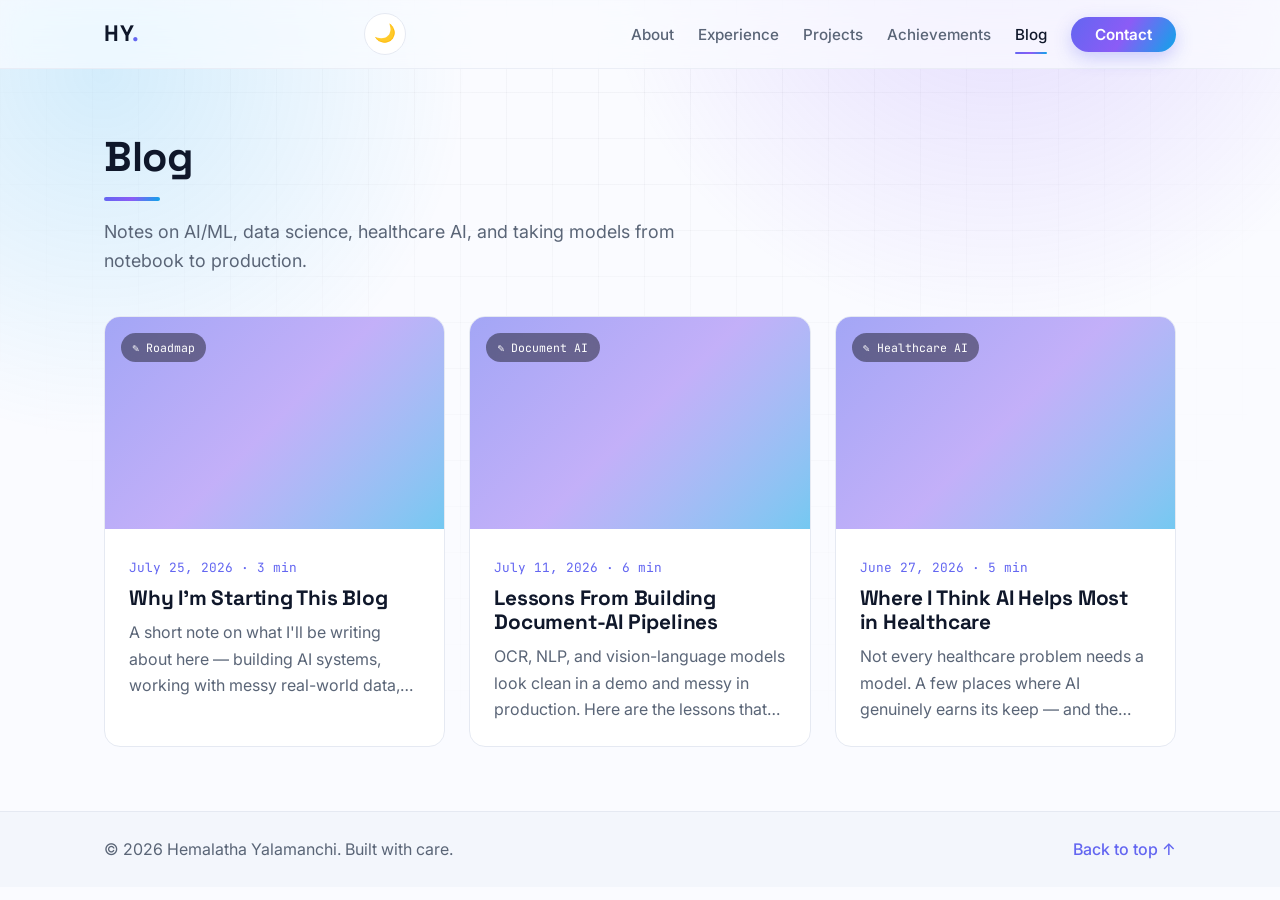
==== blog.html @ 2f451cf4 "Add blog with card-grid layout; remove live GitHub feed - Markdown-powered blog (blog.html + js/blog" ====
<!DOCTYPE html>
<html lang="en" class="no-js">
<head>
  <meta charset="UTF-8" />
  <meta name="viewport" content="width=device-width, initial-scale=1.0" />
  <title>Blog — Hemalatha Yalamanchi</title>
  <meta name="description" content="Writing on AI/ML, data science, healthcare AI, and MLOps by Hemalatha Yalamanchi." />
  <link rel="preconnect" href="https://fonts.googleapis.com" />
  <link rel="preconnect" href="https://fonts.gstatic.com" crossorigin />
  <link href="https://fonts.googleapis.com/css2?family=Inter:wght@400;500;600;700&family=Space+Grotesk:wght@500;600;700&family=JetBrains+Mono:wght@500;600&display=swap" rel="stylesheet" />
  <link rel="stylesheet" href="css/styles.css" />
  <script>
    (function () {
      try {
        var saved = localStorage.getItem('theme');
        if (saved === 'light' || saved === 'dark') document.documentElement.setAttribute('data-theme', saved);
      } catch (e) {}
    })();
  </script>
</head>
<body>
  <header class="site-header" id="top">
    <nav class="nav container">
      <a href="index.html" class="nav__logo">HY<span>.</span></a>
      <div class="nav__actions">
        <button class="theme-toggle" id="theme-toggle" aria-label="Toggle light/dark theme" title="Toggle theme">
          <span class="theme-toggle__icon" aria-hidden="true">🌙</span>
        </button>
        <button class="nav__toggle" aria-label="Toggle menu" aria-expanded="false" aria-controls="nav-menu">
          <span></span><span></span><span></span>
        </button>
      </div>
      <ul class="nav__menu" id="nav-menu">
        <li><a href="index.html#about" class="nav__link">About</a></li>
        <li><a href="index.html#experience" class="nav__link">Experience</a></li>
        <li><a href="index.html#projects" class="nav__link">Projects</a></li>
        <li><a href="index.html#achievements" class="nav__link">Achievements</a></li>
        <li><a href="blog.html" class="nav__link is-active">Blog</a></li>
        <li><a href="index.html#contact" class="nav__link nav__link--cta">Contact</a></li>
      </ul>
    </nav>
  </header>

  <main>
    <section class="section container">
      <h1 class="section__title reveal">Blog</h1>
      <p class="section__lead reveal">
        Notes on AI/ML, data science, healthcare AI, and taking models from notebook to production.
      </p>

      <!-- Single-post view (used when ?p=<slug> is in the URL) -->
      <article class="post" id="post-view"></article>

      <!-- List view (card grid) -->
      <div id="post-list"></div>
    </section>
  </main>

  <footer class="footer">
    <div class="container footer__inner">
      <p>© <span id="year"></span> Hemalatha Yalamanchi. Built with care.</p>
      <a href="#top" class="link">Back to top ↑</a>
    </div>
  </footer>

  <script src="js/main.js"></script>
  <script src="js/blog.js"></script>
</body>
</html>
---- css/styles.css ----
/* ============================================================
   Design tokens
   ============================================================ */
:root {
  /* Palette — dark (default) */
  --bg: #0a0c12;
  --bg-alt: #0f131c;
  --surface: #141a24;
  --surface-2: #1a212e;
  --border: #262d3a;
  --text: #e7ecf3;
  --text-muted: #94a1b2;

  --accent: #818cf8;
  --accent-strong: #6366f1;
  --accent-contrast: #0a0c12;

  /* Gradient accent (indigo → violet → cyan) */
  --grad-1: #818cf8;
  --grad-2: #a78bfa;
  --grad-3: #38bdf8;
  --gradient: linear-gradient(120deg, var(--grad-1), var(--grad-2), var(--grad-3));
  --gradient-soft: linear-gradient(120deg,
      color-mix(in srgb, var(--grad-1) 18%, transparent),
      color-mix(in srgb, var(--grad-3) 18%, transparent));

  --glow: 0 0 0 1px color-mix(in srgb, var(--accent) 45%, transparent),
          0 12px 40px color-mix(in srgb, var(--accent) 22%, transparent);
  --shadow: 0 14px 44px rgba(0, 0, 0, 0.45);

  /* Typography */
  --font: "Inter", system-ui, -apple-system, Segoe UI, Roboto, Helvetica, Arial, sans-serif;
  --font-display: "Space Grotesk", var(--font);
  --font-mono: "JetBrains Mono", ui-monospace, SFMono-Regular, Menlo, monospace;

  /* Spacing scale */
  --space-1: 0.25rem;
  --space-2: 0.5rem;
  --space-3: 1rem;
  --space-4: 1.5rem;
  --space-5: 2.5rem;
  --space-6: 4rem;

  --radius: 16px;
  --radius-sm: 9px;
  --maxw: 1120px;
  --transition: 0.25s ease;
}

/* Light palette — reused by both the manual toggle and the auto system preference */
:root[data-theme="light"] {
  --bg: #fafbff;
  --bg-alt: #f1f4fb;
  --surface: #ffffff;
  --surface-2: #f7f9fd;
  --border: #e5e9f2;
  --text: #0f172a;
  --text-muted: #5a6577;
  --accent: #6366f1;
  --accent-strong: #4f46e5;
  --accent-contrast: #ffffff;
  --grad-1: #6366f1;
  --grad-2: #8b5cf6;
  --grad-3: #0ea5e9;
  --glow: 0 0 0 1px color-mix(in srgb, var(--accent) 30%, transparent),
          0 14px 34px color-mix(in srgb, var(--accent) 18%, transparent);
  --shadow: 0 14px 34px rgba(30, 41, 90, 0.10);
}

@media (prefers-color-scheme: light) {
  :root:not([data-theme]) {
    --bg: #fafbff;
    --bg-alt: #f1f4fb;
    --surface: #ffffff;
    --surface-2: #f7f9fd;
    --border: #e5e9f2;
    --text: #0f172a;
    --text-muted: #5a6577;
    --accent: #6366f1;
    --accent-strong: #4f46e5;
    --accent-contrast: #ffffff;
    --grad-1: #6366f1;
    --grad-2: #8b5cf6;
    --grad-3: #0ea5e9;
    --glow: 0 0 0 1px color-mix(in srgb, var(--accent) 30%, transparent),
            0 14px 34px color-mix(in srgb, var(--accent) 18%, transparent);
    --shadow: 0 14px 34px rgba(30, 41, 90, 0.10);
  }
}

/* ============================================================
   Base
   ============================================================ */
*, *::before, *::after { box-sizing: border-box; }

html { scroll-behavior: smooth; scroll-padding-top: 80px; }

body {
  margin: 0;
  font-family: var(--font);
  background: var(--bg);
  color: var(--text);
  line-height: 1.65;
  -webkit-font-smoothing: antialiased;
  position: relative;
  overflow-x: hidden;
}

/* Ambient background glows + subtle grid */
body::before {
  content: "";
  position: fixed;
  inset: 0;
  z-index: -2;
  background:
    radial-gradient(42rem 42rem at 78% -8%, color-mix(in srgb, var(--grad-2) 20%, transparent), transparent 60%),
    radial-gradient(38rem 38rem at 8% 8%, color-mix(in srgb, var(--grad-3) 16%, transparent), transparent 60%);
  pointer-events: none;
}
body::after {
  content: "";
  position: fixed;
  inset: 0;
  z-index: -2;
  background-image:
    linear-gradient(color-mix(in srgb, var(--text) 4%, transparent) 1px, transparent 1px),
    linear-gradient(90deg, color-mix(in srgb, var(--text) 4%, transparent) 1px, transparent 1px);
  background-size: 46px 46px;
  mask-image: radial-gradient(circle at 50% 0%, #000 0%, transparent 70%);
  -webkit-mask-image: radial-gradient(circle at 50% 0%, #000 0%, transparent 70%);
  pointer-events: none;
}

img { max-width: 100%; display: block; }

a { color: var(--accent); text-decoration: none; }

h1, h2, h3, h4 { line-height: 1.15; margin: 0 0 var(--space-3); font-family: var(--font-display); letter-spacing: -0.01em; }

::selection { background: color-mix(in srgb, var(--accent) 35%, transparent); }

.container {
  width: 100%;
  max-width: var(--maxw);
  margin-inline: auto;
  padding-inline: var(--space-4);
}

/* Gradient text utility */
.grad-text {
  background: var(--gradient);
  -webkit-background-clip: text;
  background-clip: text;
  color: transparent;
}

/* ============================================================
   Header / Nav
   ============================================================ */
.site-header {
  position: sticky;
  top: 0;
  z-index: 50;
  background: color-mix(in srgb, var(--bg) 72%, transparent);
  backdrop-filter: blur(14px) saturate(160%);
  -webkit-backdrop-filter: blur(14px) saturate(160%);
  border-bottom: 1px solid color-mix(in srgb, var(--border) 70%, transparent);
}

.nav {
  display: flex;
  align-items: center;
  justify-content: space-between;
  height: 68px;
}

.nav__logo {
  font-family: var(--font-display);
  font-weight: 700;
  font-size: 1.4rem;
  color: var(--text);
  letter-spacing: 0.5px;
}
.nav__logo span { color: var(--accent); }

.nav__menu {
  display: flex;
  gap: var(--space-4);
  list-style: none;
  margin: 0;
  padding: 0;
}

.nav__link {
  color: var(--text-muted);
  font-weight: 500;
  font-size: 0.95rem;
  padding: var(--space-2) 0;
  transition: color var(--transition);
  position: relative;
}
.nav__link:hover,
.nav__link.is-active { color: var(--text); }

.nav__link:not(.nav__link--cta).is-active::after {
  content: "";
  position: absolute;
  left: 0; right: 0; bottom: -2px;
  height: 2px;
  background: var(--gradient);
  border-radius: 2px;
}

.nav__link--cta {
  background: var(--gradient);
  color: #fff;
  padding: var(--space-2) var(--space-4);
  border-radius: 999px;
  font-weight: 600;
  box-shadow: 0 6px 18px color-mix(in srgb, var(--accent) 30%, transparent);
}
.nav__link--cta:hover { color: #fff; filter: brightness(1.08); }

.nav__actions { display: flex; align-items: center; gap: var(--space-3); }

.theme-toggle {
  display: inline-flex;
  align-items: center;
  justify-content: center;
  width: 42px;
  height: 42px;
  border-radius: 50%;
  border: 1px solid var(--border);
  background: var(--surface);
  cursor: pointer;
  font-size: 1.1rem;
  line-height: 1;
  transition: border-color var(--transition), transform var(--transition), box-shadow var(--transition);
}
.theme-toggle:hover {
  border-color: var(--accent);
  transform: translateY(-2px) rotate(-12deg);
  box-shadow: 0 8px 20px color-mix(in srgb, var(--accent) 25%, transparent);
}

.nav__toggle {
  display: none;
  flex-direction: column;
  justify-content: space-between;
  width: 28px;
  height: 20px;
  background: none;
  border: 0;
  cursor: pointer;
  padding: 0;
}
.nav__toggle span {
  display: block;
  height: 2px;
  width: 100%;
  background: var(--text);
  border-radius: 2px;
  transition: transform var(--transition), opacity var(--transition);
}

/* ============================================================
   Buttons & links
   ============================================================ */
.btn {
  display: inline-flex;
  align-items: center;
  gap: var(--space-2);
  padding: 0.8rem 1.6rem;
  border-radius: 999px;
  font-weight: 600;
  font-size: 0.98rem;
  transition: transform var(--transition), box-shadow var(--transition), filter var(--transition), border-color var(--transition), color var(--transition);
  cursor: pointer;
  border: 1px solid transparent;
}
.btn:hover { transform: translateY(-2px); }

.btn--primary {
  background: var(--gradient);
  color: #fff;
  box-shadow: 0 10px 26px color-mix(in srgb, var(--accent) 32%, transparent);
}
.btn--primary:hover { filter: brightness(1.08); box-shadow: 0 14px 34px color-mix(in srgb, var(--accent) 42%, transparent); }

.btn--ghost { border-color: var(--border); color: var(--text); background: color-mix(in srgb, var(--surface) 60%, transparent); }
.btn--ghost:hover { border-color: var(--accent); color: var(--accent); }

.link {
  color: var(--accent);
  font-weight: 500;
  transition: color var(--transition);
}
.link:hover { color: var(--accent-strong); text-decoration: underline; }

/* ============================================================
   Hero
   ============================================================ */
.hero {
  min-height: calc(100vh - 68px);
  display: flex;
  align-items: center;
  padding-block: var(--space-6);
}
.hero__content { max-width: 780px; }

.hero__eyebrow {
  display: inline-flex;
  align-items: center;
  gap: var(--space-2);
  font-family: var(--font-mono);
  color: var(--accent);
  font-weight: 500;
  margin: 0 0 var(--space-4);
  letter-spacing: 0.5px;
  text-transform: none;
  font-size: 0.85rem;
  padding: 0.4rem 0.9rem;
  border: 1px solid var(--border);
  border-radius: 999px;
  background: color-mix(in srgb, var(--surface) 60%, transparent);
}
.hero__eyebrow::before {
  content: "";
  width: 8px; height: 8px; border-radius: 50%;
  background: #34d399;
  box-shadow: 0 0 0 3px color-mix(in srgb, #34d399 25%, transparent);
}
.hero__name {
  font-size: clamp(2.6rem, 7vw, 4.6rem);
  font-weight: 700;
  margin: 0 0 var(--space-3);
  background: linear-gradient(120deg, var(--text) 30%, var(--grad-1) 65%, var(--grad-3));
  -webkit-background-clip: text;
  background-clip: text;
  color: transparent;
}
.hero__role {
  font-family: var(--font-display);
  font-size: clamp(1.3rem, 3.4vw, 2rem);
  color: var(--text-muted);
  font-weight: 600;
  margin: 0 0 var(--space-4);
  min-height: 1.4em;
}
.hero__role #role-typed {
  background: var(--gradient);
  -webkit-background-clip: text;
  background-clip: text;
  color: transparent;
}
.type-cursor {
  display: inline-block;
  width: 3px;
  height: 1.1em;
  background: var(--accent);
  margin-left: 4px;
  border-radius: 2px;
  vertical-align: text-bottom;
  animation: blink 1s step-end infinite;
}
@keyframes blink { 50% { opacity: 0; } }
@media (prefers-reduced-motion: reduce) { .type-cursor { animation: none; } }
.hero__tagline {
  font-size: 1.15rem;
  color: var(--text-muted);
  max-width: 640px;
  margin: 0 0 var(--space-5);
}
.hero__cta { display: flex; gap: var(--space-3); flex-wrap: wrap; }

/* ============================================================
   Sections
   ============================================================ */
.section { padding-block: var(--space-6); position: relative; }
.section--alt { background: color-mix(in srgb, var(--bg-alt) 75%, transparent); }

.section__title {
  font-size: clamp(1.8rem, 4vw, 2.6rem);
  font-weight: 700;
}
.section__title::after {
  content: "";
  display: block;
  width: 56px;
  height: 4px;
  background: var(--gradient);
  border-radius: 4px;
  margin-top: var(--space-3);
}
.section__lead {
  color: var(--text-muted);
  font-size: 1.12rem;
  margin: 0 0 var(--space-5);
  max-width: 620px;
}

/* ============================================================
   About
   ============================================================ */
.about {
  display: grid;
  grid-template-columns: 300px 1fr;
  gap: var(--space-5);
  align-items: start;
}
.about__media { position: relative; }
.about__media::before {
  content: "";
  position: absolute;
  inset: -2px;
  border-radius: calc(var(--radius) + 4px);
  background: var(--gradient);
  opacity: 0.5;
  filter: blur(16px);
  z-index: 0;
}
.about__photo {
  position: relative;
  z-index: 1;
  width: 100%;
  aspect-ratio: 1 / 1;
  object-fit: cover;
  border-radius: var(--radius);
  border: 1px solid var(--border);
  box-shadow: var(--shadow);
}
.about__text p { margin: 0 0 var(--space-3); color: var(--text-muted); }
.about__subtitle {
  margin-top: var(--space-5);
  margin-bottom: var(--space-4);
  font-size: 1.25rem;
}

/* Tags */
.tag-list {
  display: flex;
  flex-wrap: wrap;
  gap: var(--space-2);
  list-style: none;
  padding: 0;
  margin: 0;
}
.tag {
  font-family: var(--font-mono);
  background: color-mix(in srgb, var(--accent) 8%, var(--surface));
  border: 1px solid color-mix(in srgb, var(--accent) 25%, var(--border));
  color: var(--text);
  padding: 0.35rem 0.8rem;
  border-radius: 999px;
  font-size: 0.8rem;
  font-weight: 500;
  transition: border-color var(--transition), background var(--transition);
}
.tag:hover { border-color: var(--accent); background: color-mix(in srgb, var(--accent) 15%, var(--surface)); }
.tag-list--sm .tag { font-size: 0.72rem; padding: 0.22rem 0.6rem; }

/* Skill groups */
.skill-group {
  display: flex;
  align-items: baseline;
  gap: var(--space-4);
  margin-bottom: var(--space-3);
  flex-wrap: wrap;
}
.skill-group__label {
  flex: 0 0 120px;
  font-family: var(--font-mono);
  font-weight: 600;
  color: var(--accent);
  font-size: 0.78rem;
  text-transform: uppercase;
  letter-spacing: 0.5px;
}
.skill-group .tag-list { flex: 1; min-width: 220px; }

/* Bullet lists (experience) */
.bullets { margin: var(--space-2) 0 0; padding-left: 1.1rem; color: var(--text-muted); }
.bullets li { margin-bottom: var(--space-2); }
.bullets li::marker { color: var(--accent); }
.bullets strong { color: var(--text); font-weight: 600; }
.timeline__meta { margin: 0 0 var(--space-2); color: var(--text-muted); font-weight: 500; font-size: 0.9rem; font-family: var(--font-mono); }

/* Education block */
.edu {
  position: relative;
  background: var(--surface);
  border: 1px solid var(--border);
  border-radius: var(--radius);
  padding: var(--space-4) var(--space-4) var(--space-4) var(--space-5);
  margin-bottom: var(--space-5);
  overflow: hidden;
}
.edu::before {
  content: "";
  position: absolute;
  left: 0; top: 0; bottom: 0;
  width: 4px;
  background: var(--gradient);
}
.edu__title { margin: 0 0 var(--space-1); font-size: 1.35rem; }
.edu__meta { margin: 0 0 var(--space-2); color: var(--accent); font-weight: 600; font-family: var(--font-mono); font-size: 0.9rem; }
.edu__note { margin: 0; color: var(--text-muted); }

/* Certification cards */
.cert {
  position: relative;
  background: var(--surface);
  border: 1px solid var(--border);
  border-radius: var(--radius);
  padding: var(--space-4);
  transition: transform var(--transition), border-color var(--transition), box-shadow var(--transition);
}
.cert:hover { transform: translateY(-5px); border-color: transparent; box-shadow: var(--glow); }
.cert__year { display: inline-block; font-family: var(--font-mono); font-weight: 600; color: var(--accent); font-size: 0.8rem; margin-bottom: var(--space-2); }
.cert__title { margin: 0 0 var(--space-1); font-size: 1.05rem; }
.cert__issuer { margin: 0; color: var(--text-muted); font-size: 0.9rem; }

/* ============================================================
   Cards grid (Projects)
   ============================================================ */
.grid { display: grid; gap: var(--space-4); }
.grid--cards { grid-template-columns: repeat(auto-fill, minmax(300px, 1fr)); }

.card {
  position: relative;
  background: var(--surface);
  border: 1px solid var(--border);
  border-radius: var(--radius);
  overflow: hidden;
  display: flex;
  flex-direction: column;
  transition: transform var(--transition), border-color var(--transition), box-shadow var(--transition);
}
.card:hover {
  transform: translateY(-6px);
  border-color: transparent;
  box-shadow: var(--glow);
}
.card__media {
  aspect-ratio: 16 / 9;
  background: linear-gradient(135deg, color-mix(in srgb, var(--grad-1) 18%, var(--bg-alt)), color-mix(in srgb, var(--grad-3) 18%, var(--bg-alt)));
  overflow: hidden;
}
.card__media img { width: 100%; height: 100%; object-fit: cover; }
.card__body { padding: var(--space-4); display: flex; flex-direction: column; gap: var(--space-3); flex: 1; }
.card__title { margin: 0; font-size: 1.25rem; }
.card__title a { color: var(--text); transition: color var(--transition); }
.card__title a:hover { color: var(--accent); text-decoration: none; }
.card__desc { margin: 0; color: var(--text-muted); flex: 1; }
.card__links { display: flex; gap: var(--space-4); }

/* Live GitHub feed */
.gh { margin-top: var(--space-6); }
.gh__heading { font-size: 1.6rem; margin-bottom: var(--space-2); }
.gh__heading::before { content: "🐙 "; }
.gh__sub { color: var(--text-muted); margin: 0 0 var(--space-4); }
.gh__status { color: var(--text-muted); margin: 0 0 var(--space-4); font-family: var(--font-mono); font-size: 0.9rem; }
.gh__status.is-error { color: #f87171; }
.gh__status.is-hidden { display: none; }

/* Uniform repo-card descriptions (clamp to 3 lines) */
#gh-grid .card { background: color-mix(in srgb, var(--surface) 80%, transparent); }
#gh-grid .card__desc {
  display: -webkit-box;
  -webkit-line-clamp: 3;
  line-clamp: 3;
  -webkit-box-orient: vertical;
  overflow: hidden;
  flex: 0 0 auto;
  min-height: 3.9em;
}
#gh-grid .card__desc--empty { font-style: italic; opacity: 0.6; }

.repo-meta {
  display: flex;
  gap: var(--space-4);
  color: var(--text-muted);
  font-size: 0.8rem;
  font-family: var(--font-mono);
  margin-top: auto;
}
.repo-lang { display: inline-flex; align-items: center; gap: 0.35rem; }
.repo-lang::before {
  content: "";
  width: 10px; height: 10px;
  border-radius: 50%;
  background: var(--gradient);
  display: inline-block;
}

/* ============================================================
   Timeline (Experience)
   ============================================================ */
.timeline {
  list-style: none;
  margin: 0;
  padding: 0;
  position: relative;
  border-left: 2px solid var(--border);
  margin-left: var(--space-2);
}
.timeline__item {
  position: relative;
  padding: 0 0 var(--space-5) var(--space-5);
}
.timeline__item::before {
  content: "";
  position: absolute;
  left: -9px;
  top: 4px;
  width: 16px;
  height: 16px;
  background: var(--gradient);
  border: 3px solid var(--bg);
  border-radius: 50%;
  box-shadow: 0 0 0 4px color-mix(in srgb, var(--accent) 18%, transparent);
}
.section--alt .timeline__item::before { border-color: var(--bg-alt); }
.timeline__date {
  display: inline-block;
  font-family: var(--font-mono);
  font-weight: 600;
  font-size: 0.85rem;
  color: var(--accent);
  margin-bottom: var(--space-2);
}
.timeline__content {
  background: var(--surface);
  border: 1px solid var(--border);
  border-radius: var(--radius);
  padding: var(--space-4);
  transition: border-color var(--transition), box-shadow var(--transition), transform var(--transition);
}
.timeline__content:hover { border-color: color-mix(in srgb, var(--accent) 40%, var(--border)); box-shadow: var(--shadow); }
.timeline__title { margin: 0 0 var(--space-2); font-size: 1.2rem; }
.timeline__content p { margin: 0; color: var(--text-muted); }

/* ============================================================
   Resume & Contact
   ============================================================ */
.resume .btn { margin-right: var(--space-3); margin-bottom: var(--space-2); }

.contact-list {
  list-style: none;
  padding: 0;
  margin: 0;
  display: flex;
  flex-direction: column;
  gap: var(--space-3);
  font-size: 1.15rem;
}
.contact-list--social {
  flex-direction: row;
  gap: var(--space-3);
  margin-top: var(--space-4);
  flex-wrap: wrap;
}
.contact-list--social .link {
  display: inline-flex;
  align-items: center;
  gap: var(--space-2);
  padding: 0.6rem 1.1rem;
  border: 1px solid var(--border);
  border-radius: 999px;
  color: var(--text);
  transition: border-color var(--transition), color var(--transition), transform var(--transition);
}
.contact-list--social .link:hover { border-color: var(--accent); color: var(--accent); text-decoration: none; transform: translateY(-2px); }

/* Contact form */
.contact-form {
  max-width: 580px;
  display: flex;
  flex-direction: column;
  gap: var(--space-3);
  background: var(--surface);
  border: 1px solid var(--border);
  border-radius: var(--radius);
  padding: var(--space-5);
}
.form-row { display: flex; flex-direction: column; gap: var(--space-1); }
.form-row label { font-weight: 600; font-size: 0.85rem; color: var(--text-muted); font-family: var(--font-mono); }
.form-row input,
.form-row textarea {
  font-family: inherit;
  font-size: 1rem;
  color: var(--text);
  background: var(--bg);
  border: 1px solid var(--border);
  border-radius: var(--radius-sm);
  padding: 0.8rem 1rem;
  transition: border-color var(--transition), box-shadow var(--transition);
  resize: vertical;
}
.form-row input:focus,
.form-row textarea:focus {
  outline: none;
  border-color: var(--accent);
  box-shadow: 0 0 0 3px color-mix(in srgb, var(--accent) 22%, transparent);
}
.contact-form .btn { align-self: flex-start; border: 0; margin-top: var(--space-2); }
.form-status {
  margin: 0;
  font-weight: 500;
  min-height: 1.2em;
}
.form-status.is-success { color: #34d399; }
.form-status.is-error { color: #f87171; }

/* ============================================================
   Footer
   ============================================================ */
.footer {
  border-top: 1px solid var(--border);
  background: color-mix(in srgb, var(--bg-alt) 75%, transparent);
  padding-block: var(--space-4);
}
.footer__inner {
  display: flex;
  justify-content: space-between;
  align-items: center;
  gap: var(--space-3);
  flex-wrap: wrap;
  color: var(--text-muted);
}
.footer p { margin: 0; }

/* ============================================================
   Scroll-reveal animation (progressive enhancement)
   ============================================================ */
.reveal {
  opacity: 0;
  transform: translateY(24px);
  transition: opacity 0.6s ease, transform 0.6s ease;
}
.reveal.is-visible { opacity: 1; transform: none; }

.no-js .reveal { opacity: 1; transform: none; }
@media (prefers-reduced-motion: reduce) {
  html { scroll-behavior: auto; }
  .reveal { opacity: 1; transform: none; transition: none; }
  .btn:hover, .card:hover, .cert:hover, .theme-toggle:hover { transform: none; }
}

/* ============================================================
   Blog
   ============================================================ */
.blog-grid { grid-template-columns: repeat(auto-fill, minmax(320px, 1fr)); }
.blog-card {
  border: 1px solid var(--border);
  border-radius: var(--radius);
  overflow: hidden;
  background: var(--surface);
  transition: transform var(--transition), border-color var(--transition), box-shadow var(--transition);
}
.blog-card:hover { transform: translateY(-6px); border-color: transparent; box-shadow: var(--glow); }
.blog-card__link { display: block; color: inherit; }
.blog-card__media {
  position: relative;
  aspect-ratio: 16 / 10;
  background-size: cover;
  background-position: center;
}
.blog-card__media--placeholder {
  background:
    linear-gradient(135deg,
      color-mix(in srgb, var(--grad-1) 55%, var(--bg-alt)),
      color-mix(in srgb, var(--grad-2) 45%, var(--bg-alt)) 50%,
      color-mix(in srgb, var(--grad-3) 55%, var(--bg-alt)));
}
.blog-card__cat {
  position: absolute; top: var(--space-3); left: var(--space-3);
  font-family: var(--font-mono);
  font-size: 0.72rem;
  padding: 0.3rem 0.7rem;
  border-radius: 999px;
  background: color-mix(in srgb, #000 42%, transparent);
  color: #fff;
  backdrop-filter: blur(6px);
  -webkit-backdrop-filter: blur(6px);
}
.blog-card__body { padding: var(--space-4); }
.blog-card__date { font-family: var(--font-mono); font-size: 0.8rem; color: var(--accent); }
.blog-card__title { margin: var(--space-2) 0; font-size: 1.3rem; }
.blog-card__excerpt {
  margin: 0; color: var(--text-muted);
  display: -webkit-box; -webkit-line-clamp: 3; line-clamp: 3;
  -webkit-box-orient: vertical; overflow: hidden;
}

/* Single post */
.post { max-width: 760px; }
.post__back { display: inline-block; margin: var(--space-3) 0; font-family: var(--font-mono); font-size: 0.85rem; }
.post__meta { font-family: var(--font-mono); color: var(--accent); font-size: 0.85rem; margin: 0 0 var(--space-2); }
.post__title { font-size: clamp(1.8rem, 4vw, 2.6rem); margin: 0 0 var(--space-3); }
.post__body { margin-top: var(--space-4); font-size: 1.05rem; }
.post__body h2 { font-size: 1.5rem; margin-top: var(--space-5); }
.post__body h3 { font-size: 1.2rem; margin-top: var(--space-4); }
.post__body p { margin: 0 0 var(--space-3); color: var(--text); }
.post__body ul, .post__body ol { color: var(--text); margin: 0 0 var(--space-3); padding-left: 1.3rem; }
.post__body li { margin-bottom: var(--space-2); }
.post__body li::marker { color: var(--accent); }
.post__body a { color: var(--accent); text-decoration: underline; }
.post__body blockquote {
  margin: var(--space-4) 0; padding: var(--space-3) var(--space-4);
  border-left: 4px solid var(--accent);
  background: var(--surface); border-radius: var(--radius-sm);
  color: var(--text-muted); font-style: italic;
}
.post__body code {
  font-family: var(--font-mono); font-size: 0.9em;
  background: var(--bg-alt); padding: 0.15em 0.4em; border-radius: 5px;
}
.post__body pre {
  background: var(--bg-alt); border: 1px solid var(--border);
  border-radius: var(--radius-sm); padding: var(--space-4);
  overflow-x: auto; margin: 0 0 var(--space-4);
}
.post__body pre code { background: none; padding: 0; }
.post__body img { border-radius: var(--radius); margin: var(--space-4) 0; }
.post__body hr { border: 0; border-top: 1px solid var(--border); margin: var(--space-5) 0; }

.blog-more { margin-top: var(--space-5); }

/* ============================================================
   Responsive
   ============================================================ */
@media (max-width: 780px) {
  body::after { background-size: 34px 34px; }
  .about { grid-template-columns: 1fr; }
  .about__media { max-width: 260px; }

  .nav__toggle { display: flex; }
  .nav__menu {
    position: absolute;
    top: 68px;
    left: 0;
    right: 0;
    flex-direction: column;
    gap: 0;
    background: color-mix(in srgb, var(--bg) 96%, transparent);
    backdrop-filter: blur(14px);
    -webkit-backdrop-filter: blur(14px);
    border-bottom: 1px solid var(--border);
    padding: var(--space-3) var(--space-4);
    transform: translateY(-150%);
    transition: transform var(--transition);
  }
  .nav__menu.is-open { transform: translateY(0); }
  .nav__menu li { width: 100%; }
  .nav__link { display: block; padding: var(--space-3) 0; }
  .nav__link--cta { text-align: center; margin-top: var(--space-2); }
}
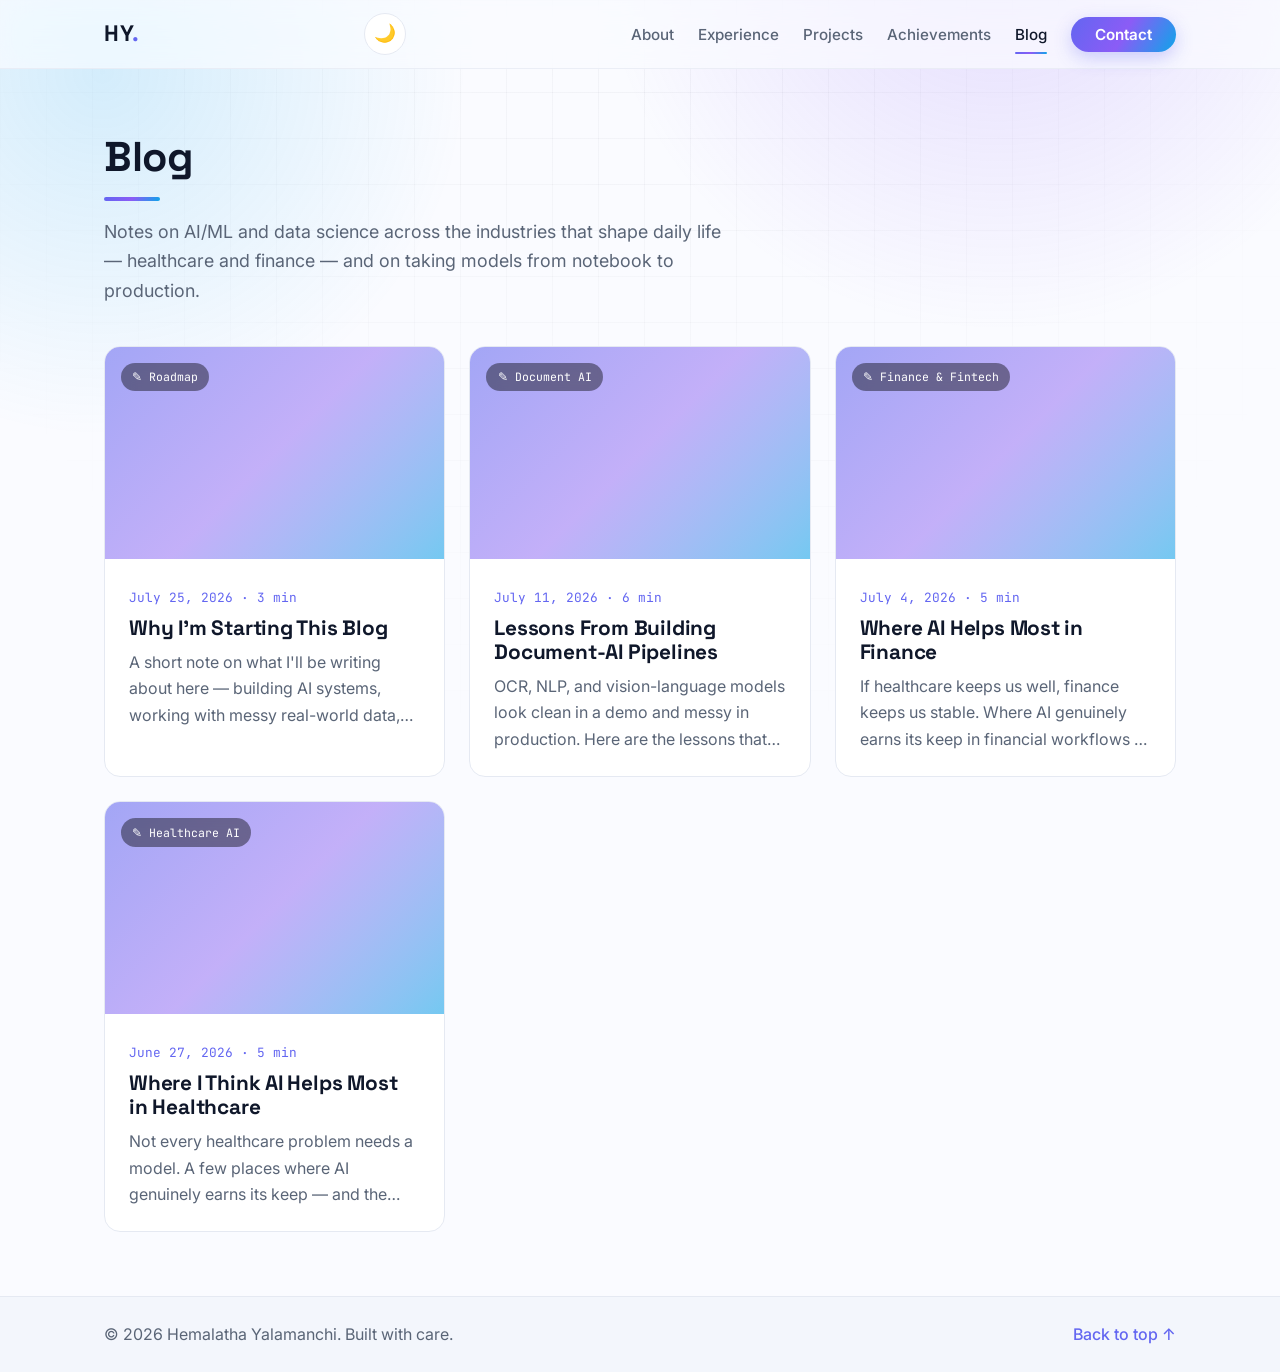
==== commit b735f8d6: "Balance blog framing across healthcare and finance Add a finance post, broaden the blog/homepage fra" ====
--- a/blog.html
+++ b/blog.html
@@ -4,7 +4,7 @@
   <meta charset="UTF-8" />
   <meta name="viewport" content="width=device-width, initial-scale=1.0" />
   <title>Blog — Hemalatha Yalamanchi</title>
-  <meta name="description" content="Writing on AI/ML, data science, healthcare AI, and MLOps by Hemalatha Yalamanchi." />
+  <meta name="description" content="Writing on AI/ML and data science across the industries that shape daily life — healthcare and finance — by Hemalatha Yalamanchi." />
   <link rel="preconnect" href="https://fonts.googleapis.com" />
   <link rel="preconnect" href="https://fonts.gstatic.com" crossorigin />
   <link href="https://fonts.googleapis.com/css2?family=Inter:wght@400;500;600;700&family=Space+Grotesk:wght@500;600;700&family=JetBrains+Mono:wght@500;600&display=swap" rel="stylesheet" />
@@ -45,7 +45,8 @@
     <section class="section container">
       <h1 class="section__title reveal">Blog</h1>
       <p class="section__lead reveal">
-        Notes on AI/ML, data science, healthcare AI, and taking models from notebook to production.
+        Notes on AI/ML and data science across the industries that shape daily life —
+        healthcare and finance — and on taking models from notebook to production.
       </p>
 
       <!-- Single-post view (used when ?p=<slug> is in the URL) -->
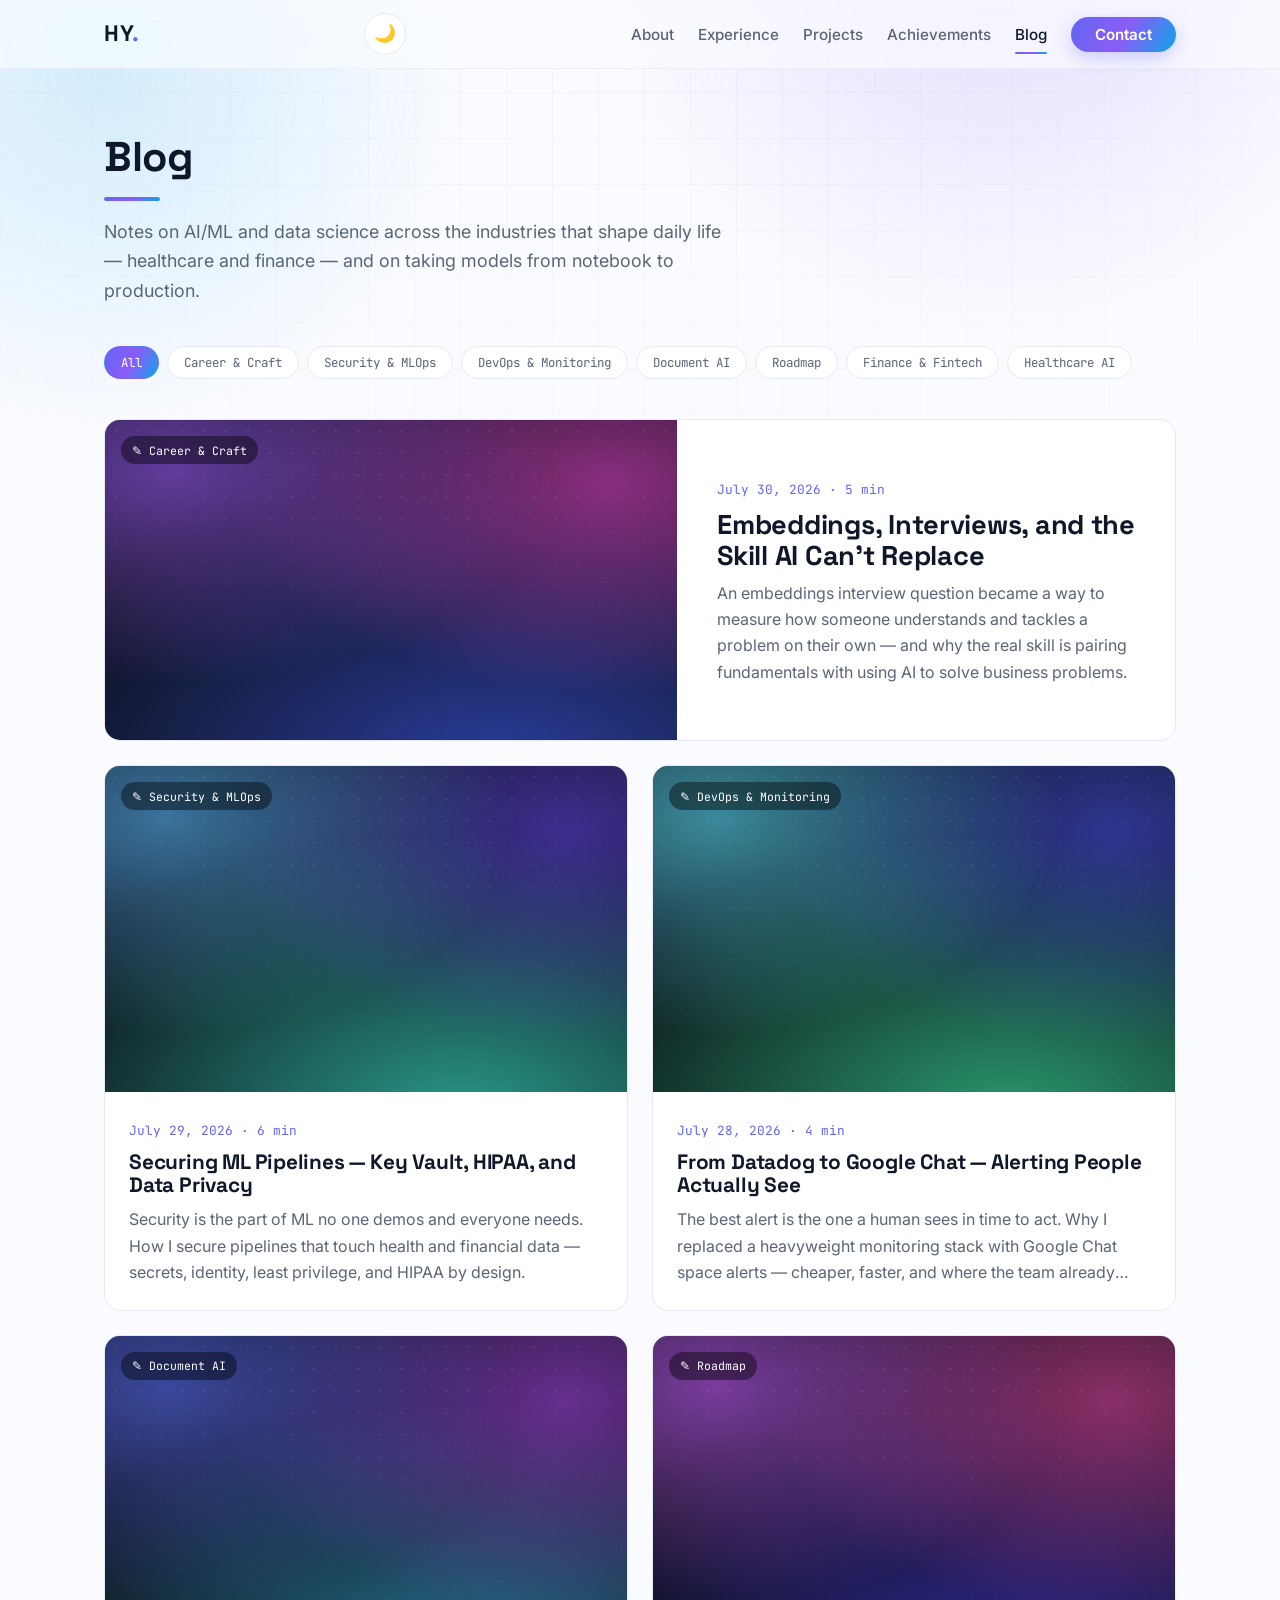
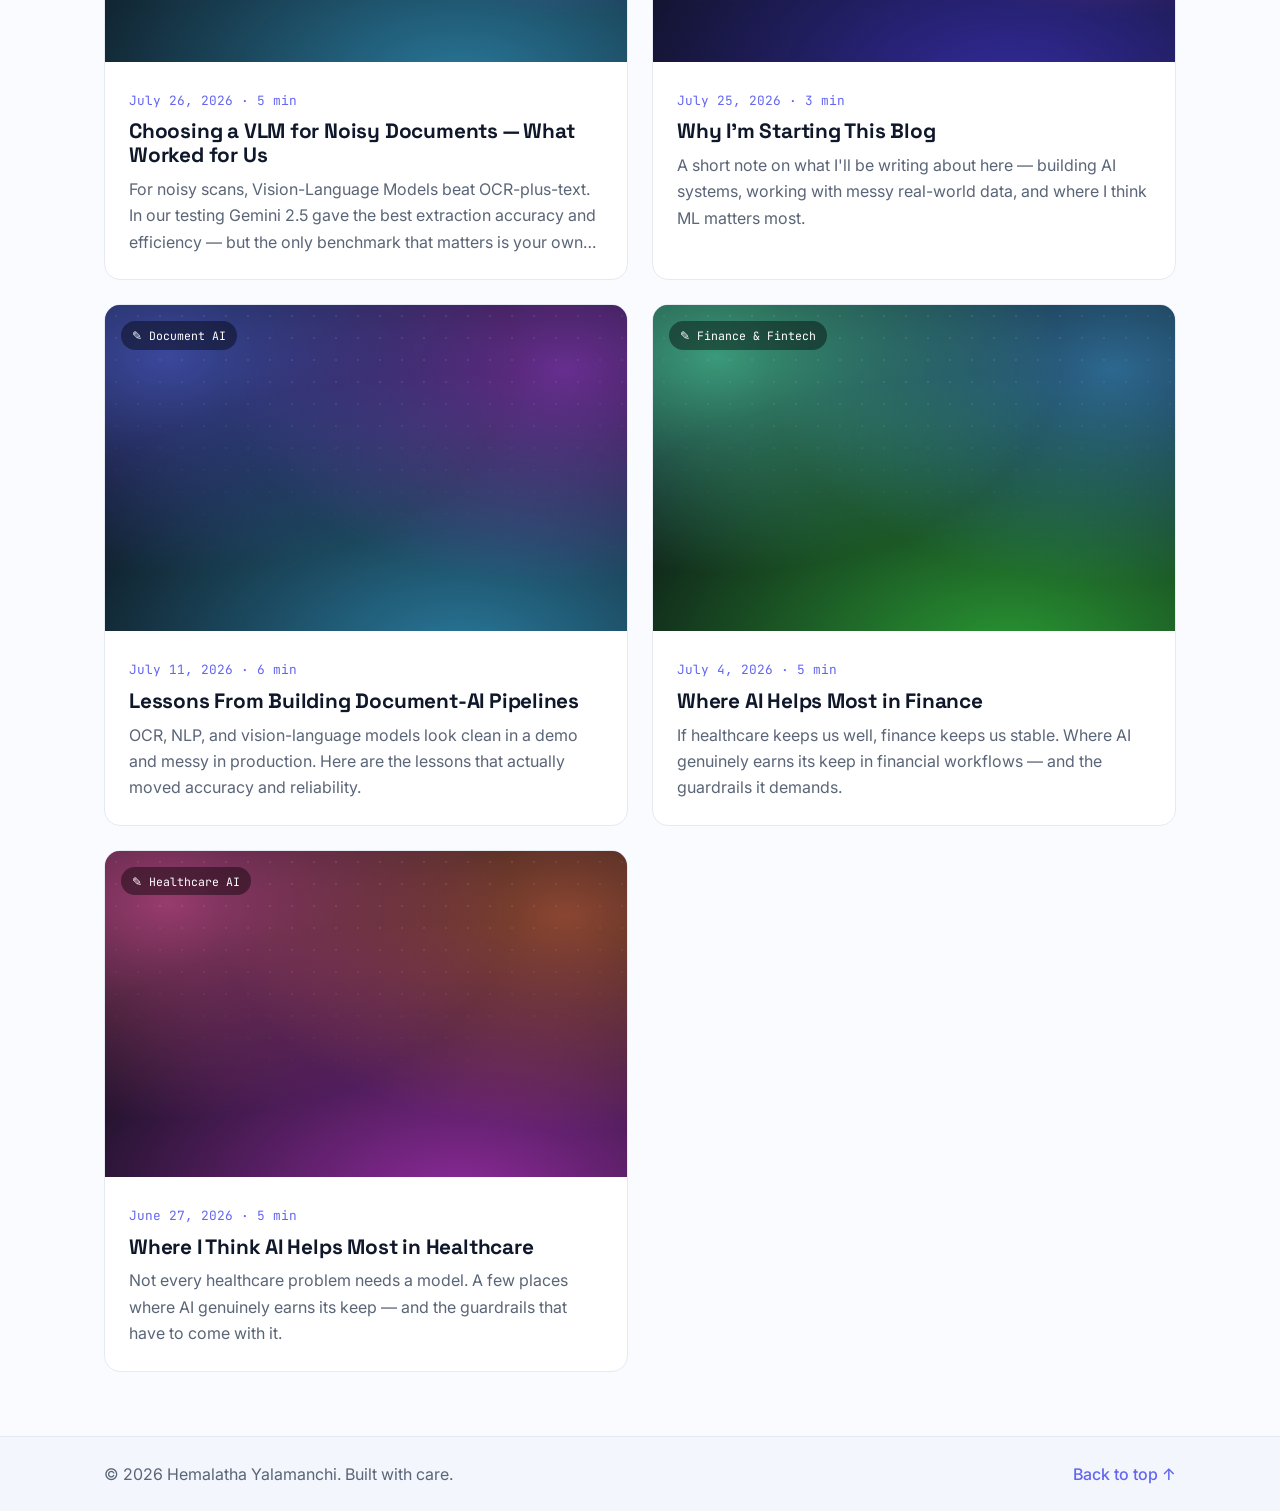
==== commit a0d07c31: "Add per-post static pages with Open Graph tags + branded LinkedIn preview images Each blog post now " ====
--- a/blog.html
+++ b/blog.html
@@ -5,6 +5,22 @@
   <meta name="viewport" content="width=device-width, initial-scale=1.0" />
   <title>Blog — Hemalatha Yalamanchi</title>
   <meta name="description" content="Writing on AI/ML and data science across the industries that shape daily life — healthcare and finance — by Hemalatha Yalamanchi." />
+  <link rel="canonical" href="https://hyalamanchi.github.io/blog.html" />
+
+  <!-- Social share preview (LinkedIn, Twitter/X, Slack) -->
+  <meta property="og:type" content="website" />
+  <meta property="og:site_name" content="Hemalatha Yalamanchi" />
+  <meta property="og:title" content="Blog — Hemalatha Yalamanchi" />
+  <meta property="og:description" content="Writing on AI/ML and data science across the industries that shape daily life — healthcare and finance." />
+  <meta property="og:url" content="https://hyalamanchi.github.io/blog.html" />
+  <meta property="og:image" content="https://hyalamanchi.github.io/assets/og/site.png" />
+  <meta property="og:image:width" content="1200" />
+  <meta property="og:image:height" content="630" />
+  <meta name="twitter:card" content="summary_large_image" />
+  <meta name="twitter:title" content="Blog — Hemalatha Yalamanchi" />
+  <meta name="twitter:description" content="Writing on AI/ML and data science across the industries that shape daily life — healthcare and finance." />
+  <meta name="twitter:image" content="https://hyalamanchi.github.io/assets/og/site.png" />
+
   <link rel="preconnect" href="https://fonts.googleapis.com" />
   <link rel="preconnect" href="https://fonts.gstatic.com" crossorigin />
   <link href="https://fonts.googleapis.com/css2?family=Inter:wght@400;500;600;700&family=Space+Grotesk:wght@500;600;700&family=JetBrains+Mono:wght@500;600&display=swap" rel="stylesheet" />
--- a/css/styles.css
+++ b/css/styles.css
@@ -408,7 +408,31 @@
   gap: var(--space-5);
   align-items: start;
 }
+.about__sidebar { position: sticky; top: 100px; display: flex; flex-direction: column; gap: var(--space-4); }
 .about__media { position: relative; }
+.about__facts {
+  list-style: none;
+  margin: 0;
+  padding: var(--space-4);
+  background: var(--surface);
+  border: 1px solid var(--border);
+  border-radius: var(--radius);
+  display: flex;
+  flex-direction: column;
+  gap: var(--space-3);
+}
+.about__facts li {
+  display: flex;
+  align-items: center;
+  gap: var(--space-3);
+  font-size: 0.92rem;
+  color: var(--text);
+}
+.about__facts li span {
+  flex: 0 0 1.6rem;
+  text-align: center;
+  font-size: 1.1rem;
+}
 .about__media::before {
   content: "";
   position: absolute;
@@ -547,12 +571,51 @@
   overflow: hidden;
 }
 .card__media img { width: 100%; height: 100%; object-fit: cover; }
+.card__media--art { display: flex; align-items: center; justify-content: center; }
+.card__glyph {
+  font-size: 3.2rem;
+  line-height: 1;
+  filter: drop-shadow(0 8px 18px rgba(0, 0, 0, 0.4));
+}
+.card--wide .card__glyph { font-size: 4rem; }
 .card__body { padding: var(--space-4); display: flex; flex-direction: column; gap: var(--space-3); flex: 1; }
 .card__title { margin: 0; font-size: 1.25rem; }
 .card__title a { color: var(--text); transition: color var(--transition); }
 .card__title a:hover { color: var(--accent); text-decoration: none; }
 .card__desc { margin: 0; color: var(--text-muted); flex: 1; }
 .card__links { display: flex; gap: var(--space-4); }
+
+/* Bento project grid */
+.projects-bento {
+  display: grid;
+  grid-template-columns: repeat(2, 1fr);
+  gap: var(--space-4);
+}
+.projects-bento .card--wide {
+  grid-column: 1 / -1;
+  flex-direction: row;
+}
+.projects-bento .card--wide .card__media {
+  flex: 0 0 44%;
+  aspect-ratio: auto;
+  min-height: 260px;
+}
+.projects-bento .card--wide .card__body {
+  justify-content: center;
+  padding: var(--space-5);
+}
+.projects-bento .card--wide .card__title { font-size: 1.6rem; }
+.projects-bento .card--wide .card__desc { font-size: 1.05rem; }
+
+@media (max-width: 720px) {
+  .projects-bento { grid-template-columns: 1fr; }
+  .projects-bento .card--wide { flex-direction: column; }
+  .projects-bento .card--wide .card__media {
+    flex: none;
+    aspect-ratio: 16 / 9;
+    min-height: 0;
+  }
+}
 
 /* Live GitHub feed */
 .gh { margin-top: var(--space-6); }
@@ -765,16 +828,59 @@
   aspect-ratio: 16 / 10;
   background-size: cover;
   background-position: center;
-}
+  display: flex;
+  align-items: center;
+  justify-content: center;
+}
+.blog-card__glyph { font-size: 3rem; line-height: 1; filter: drop-shadow(0 8px 18px rgba(0, 0, 0, 0.4)); }
+
+/* Category filter pills */
+.blog-filters { display: flex; flex-wrap: wrap; gap: var(--space-2); margin-bottom: var(--space-5); }
+.blog-filter {
+  font-family: var(--font-mono);
+  font-size: 0.78rem;
+  padding: 0.45rem 1rem;
+  border-radius: 999px;
+  border: 1px solid var(--border);
+  background: var(--surface);
+  color: var(--text-muted);
+  cursor: pointer;
+  transition: border-color var(--transition), color var(--transition), background var(--transition);
+}
+.blog-filter:hover { border-color: var(--accent); color: var(--text); }
+.blog-filter.is-active { background: var(--gradient); color: #fff; border-color: transparent; }
+
+/* Bento blog grid with a featured card */
+.blog-bento { display: grid; grid-template-columns: repeat(2, 1fr); gap: var(--space-4); }
+.blog-card--wide { grid-column: 1 / -1; }
+.blog-card--wide .blog-card__link { display: grid; grid-template-columns: 1.15fr 1fr; }
+.blog-card--wide .blog-card__media { aspect-ratio: auto; min-height: 320px; height: 100%; }
+.blog-card--wide .blog-card__glyph { font-size: 4.4rem; }
+.blog-card--wide .blog-card__body { align-self: center; padding: var(--space-5); }
+.blog-card--wide .blog-card__title { font-size: 1.7rem; }
+.blog-card--wide .blog-card__excerpt { -webkit-line-clamp: 4; line-clamp: 4; }
 .blog-card__media--placeholder {
+  --h: var(--cover-hue, 250);
   background:
-    linear-gradient(135deg,
-      color-mix(in srgb, var(--grad-1) 55%, var(--bg-alt)),
-      color-mix(in srgb, var(--grad-2) 45%, var(--bg-alt)) 50%,
-      color-mix(in srgb, var(--grad-3) 55%, var(--bg-alt)));
+    radial-gradient(120% 120% at 12% 16%, hsl(var(--h) 90% 66% / 0.60), transparent 55%),
+    radial-gradient(120% 120% at 88% 20%, hsl(calc(var(--h) + 45) 88% 62% / 0.55), transparent 55%),
+    radial-gradient(150% 140% at 68% 108%, hsl(calc(var(--h) - 35) 90% 60% / 0.60), transparent 62%),
+    #0b0e15;
+}
+.blog-card__media--placeholder::after {
+  content: "";
+  position: absolute;
+  inset: 0;
+  background-image: radial-gradient(rgba(255, 255, 255, 0.16) 1px, transparent 1.5px);
+  background-size: 22px 22px;
+  -webkit-mask-image: radial-gradient(130% 100% at 50% 0%, #000 22%, transparent 78%);
+  mask-image: radial-gradient(130% 100% at 50% 0%, #000 22%, transparent 78%);
+  opacity: 0.55;
+  pointer-events: none;
 }
 .blog-card__cat {
   position: absolute; top: var(--space-3); left: var(--space-3);
+  z-index: 2;
   font-family: var(--font-mono);
   font-size: 0.72rem;
   padding: 0.3rem 0.7rem;
@@ -833,7 +939,14 @@
 @media (max-width: 780px) {
   body::after { background-size: 34px 34px; }
   .about { grid-template-columns: 1fr; }
+  .about__sidebar { position: static; }
   .about__media { max-width: 260px; }
+
+  .blog-bento { grid-template-columns: 1fr; }
+  .blog-card--wide .blog-card__link { grid-template-columns: 1fr; }
+  .blog-card--wide .blog-card__media { min-height: 0; aspect-ratio: 16 / 9; }
+  .blog-filters { flex-wrap: nowrap; overflow-x: auto; padding-bottom: var(--space-2); }
+  .blog-filter { flex: 0 0 auto; }
 
   .nav__toggle { display: flex; }
   .nav__menu {
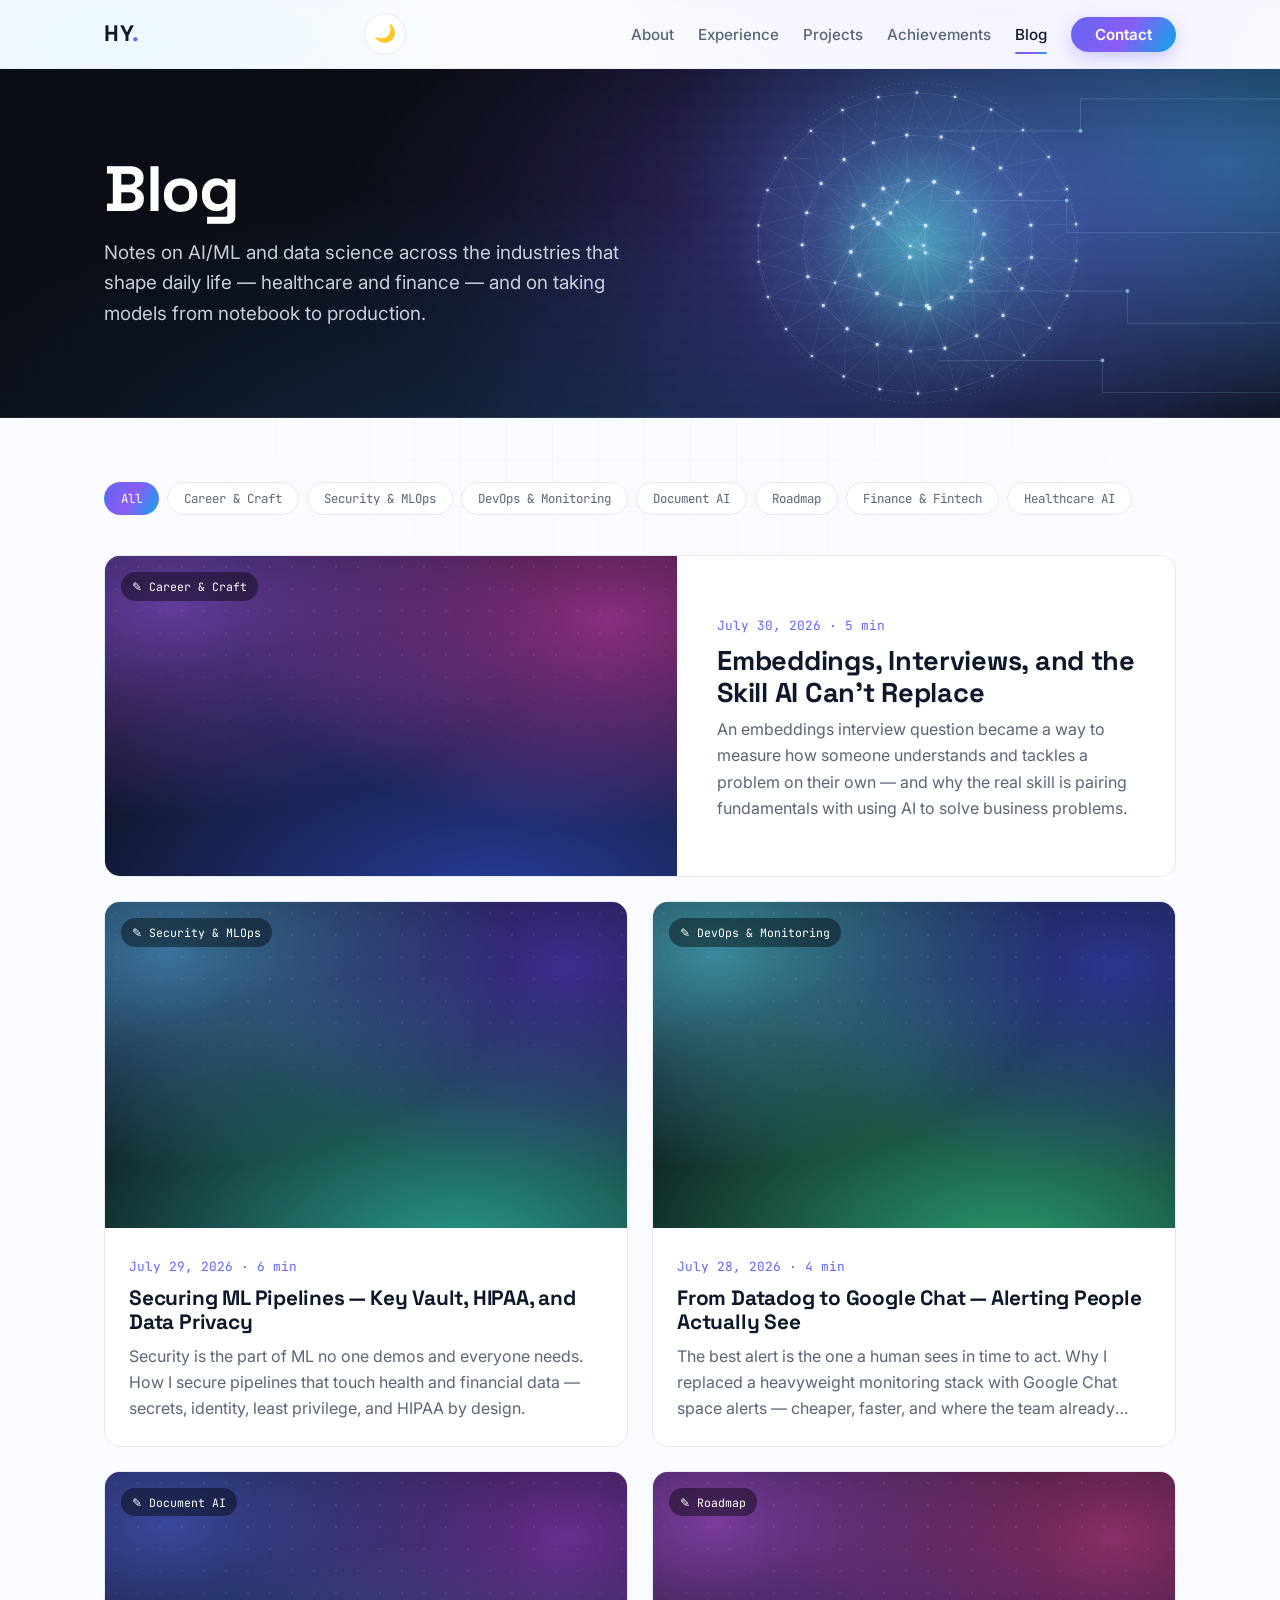
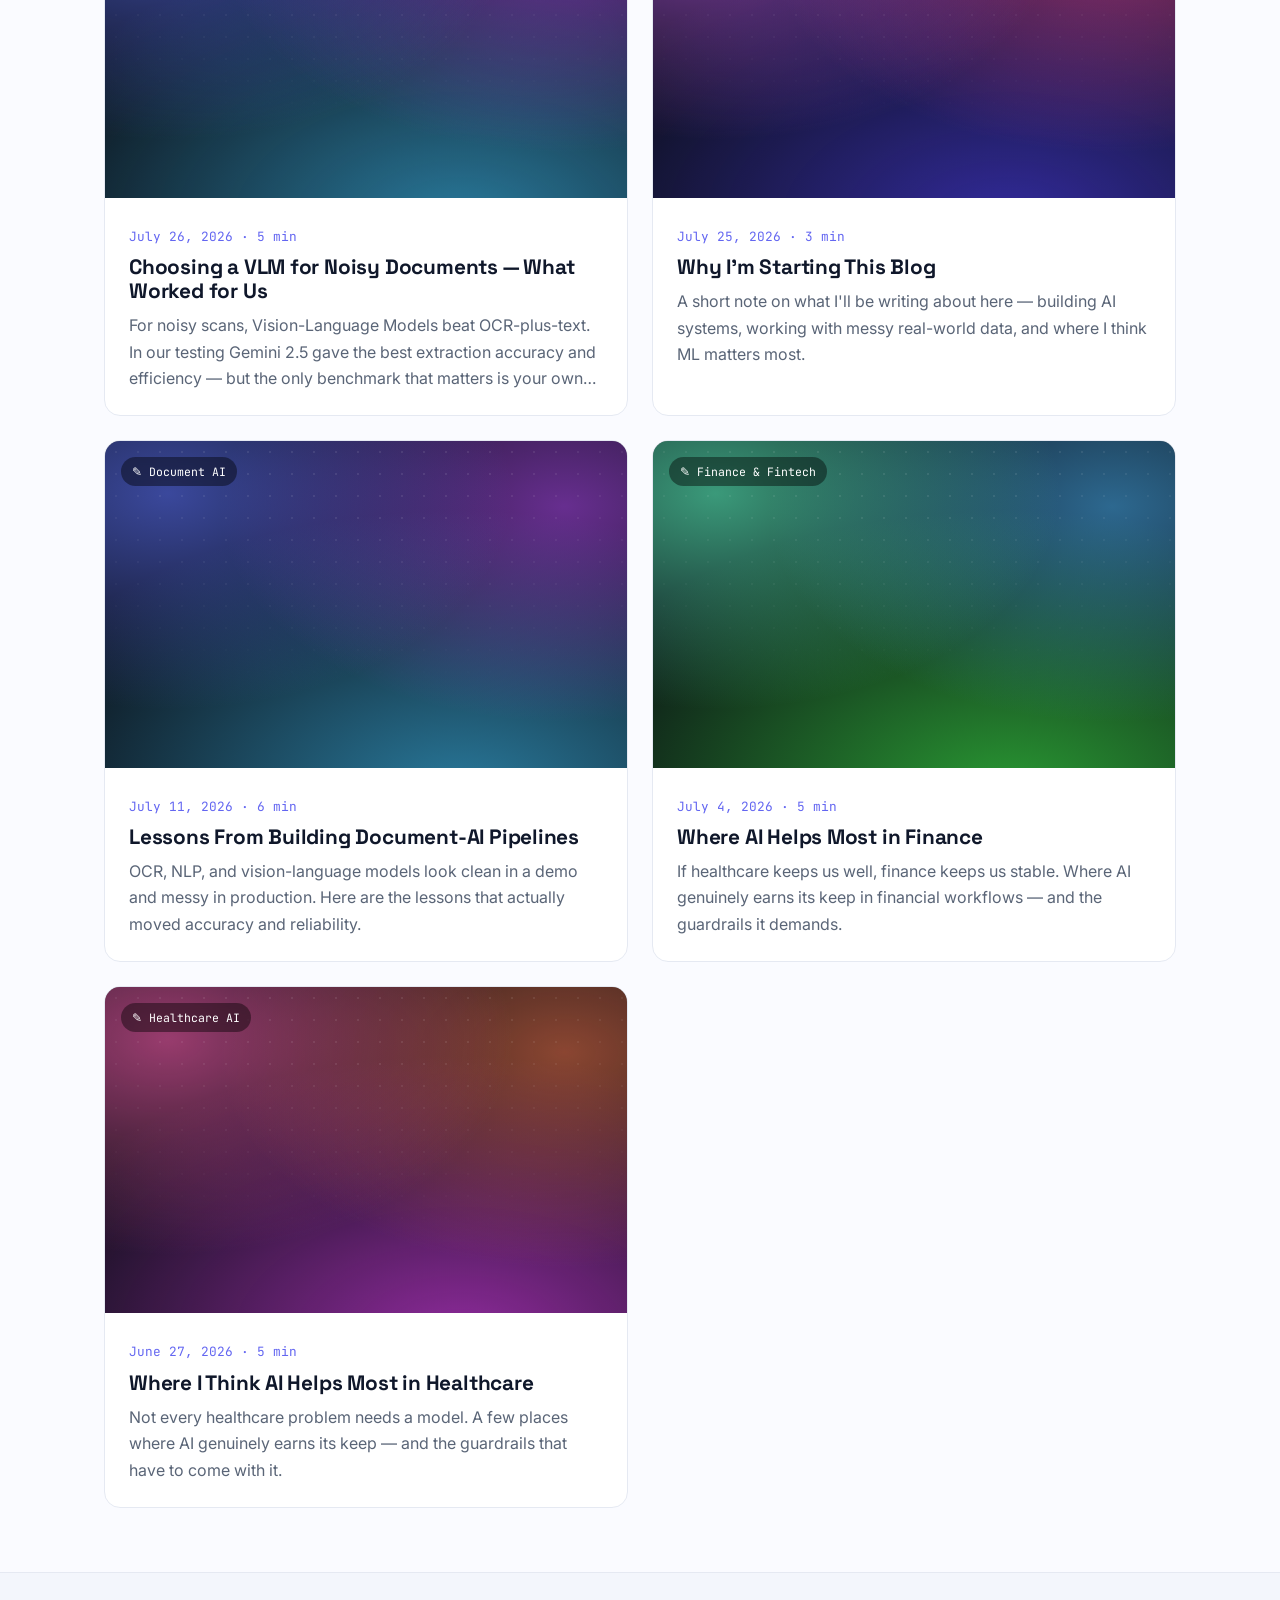
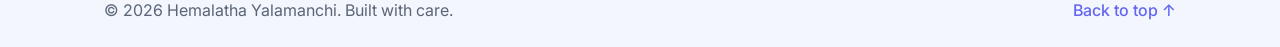
==== commit 63dd3902: "Add data-network hero banner to blog page Original, license-safe artwork (glowing connected-node dat" ====
--- a/blog.html
+++ b/blog.html
@@ -58,13 +58,18 @@
   </header>
 
   <main>
+    <!-- Hero banner (artwork: assets/blog-hero.png, generated by scripts/gen-blog-hero.py) -->
+    <section class="blog-hero">
+      <div class="container blog-hero__inner">
+        <h1 class="blog-hero__title reveal">Blog</h1>
+        <p class="blog-hero__lead reveal">
+          Notes on AI/ML and data science across the industries that shape daily life —
+          healthcare and finance — and on taking models from notebook to production.
+        </p>
+      </div>
+    </section>
+
     <section class="section container">
-      <h1 class="section__title reveal">Blog</h1>
-      <p class="section__lead reveal">
-        Notes on AI/ML and data science across the industries that shape daily life —
-        healthcare and finance — and on taking models from notebook to production.
-      </p>
-
       <!-- Single-post view (used when ?p=<slug> is in the URL) -->
       <article class="post" id="post-view"></article>
 
--- a/css/styles.css
+++ b/css/styles.css
@@ -833,6 +833,39 @@
   justify-content: center;
 }
 .blog-card__glyph { font-size: 3rem; line-height: 1; filter: drop-shadow(0 8px 18px rgba(0, 0, 0, 0.4)); }
+
+/* Blog hero banner (artwork generated by scripts/gen-blog-hero.py) */
+.blog-hero {
+  position: relative;
+  background-color: #0a0d14;
+  background-image: url("../assets/blog-hero.png");
+  background-size: cover;
+  background-position: center right;
+  background-repeat: no-repeat;
+  border-bottom: 1px solid rgba(255, 255, 255, 0.08);
+}
+.blog-hero__inner {
+  padding-block: clamp(2.75rem, 7vw, 5.5rem);
+  min-height: clamp(200px, 26vw, 320px);
+  display: flex;
+  flex-direction: column;
+  justify-content: center;
+}
+.blog-hero__title {
+  font-family: var(--font-display);
+  color: #fff;
+  font-size: clamp(2.4rem, 6vw, 4rem);
+  line-height: 1.02;
+  letter-spacing: -0.02em;
+  margin: 0 0 var(--space-3);
+}
+.blog-hero__lead {
+  color: rgba(233, 238, 247, 0.86);
+  max-width: 46ch;
+  font-size: clamp(1rem, 1.6vw, 1.18rem);
+  line-height: 1.6;
+  margin: 0;
+}
 
 /* Category filter pills */
 .blog-filters { display: flex; flex-wrap: wrap; gap: var(--space-2); margin-bottom: var(--space-5); }
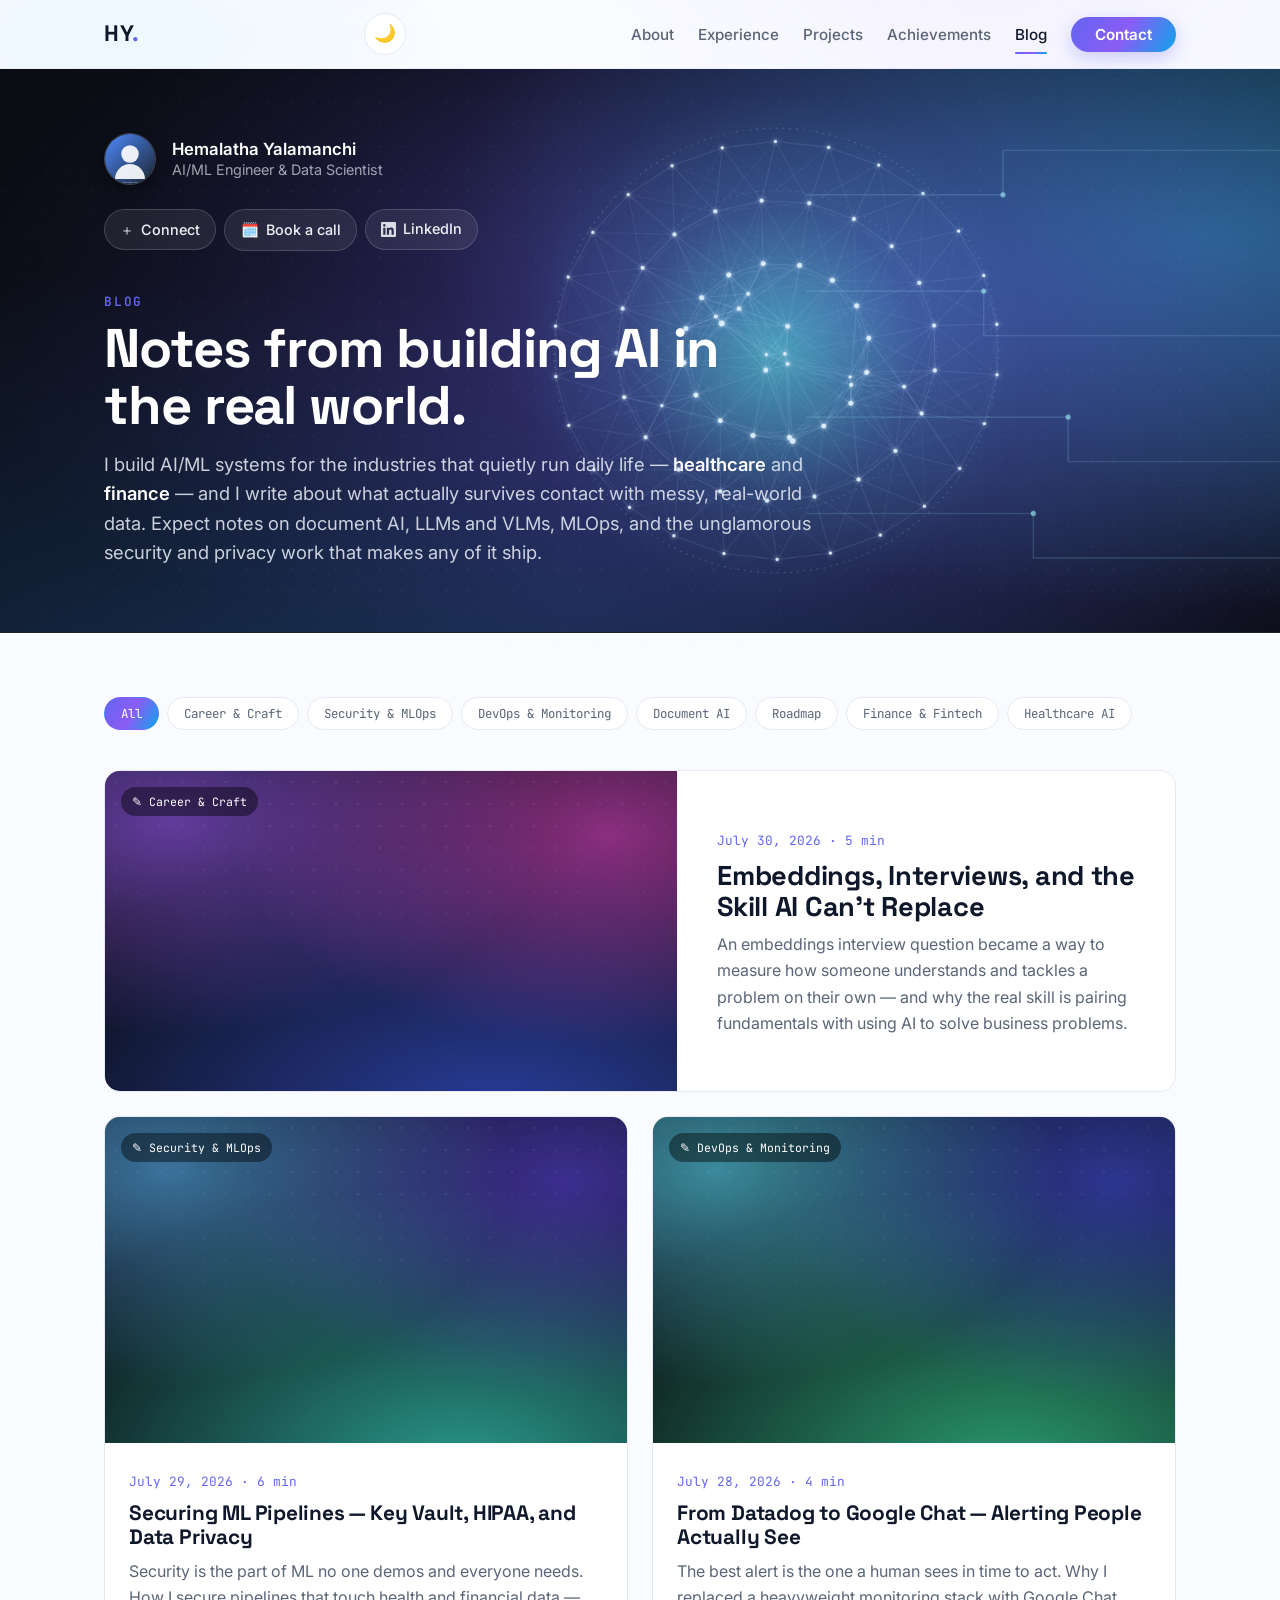
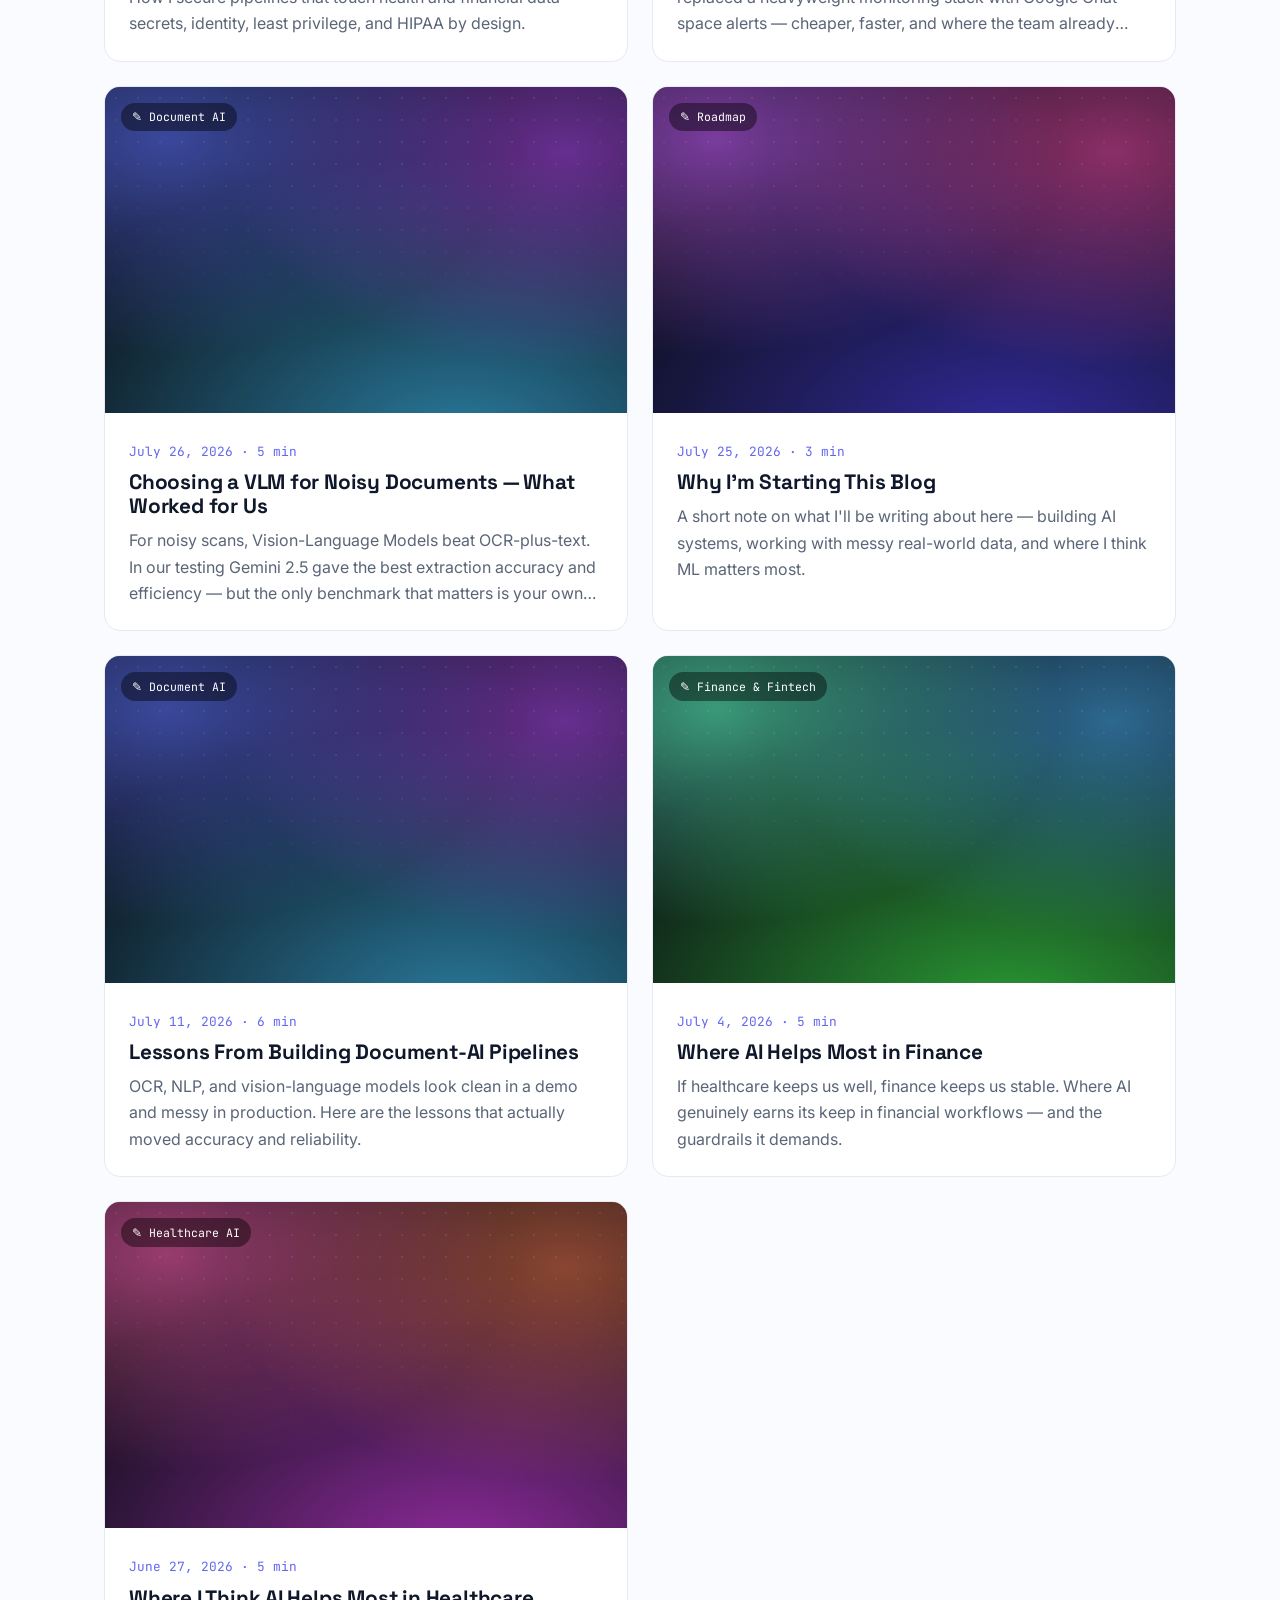
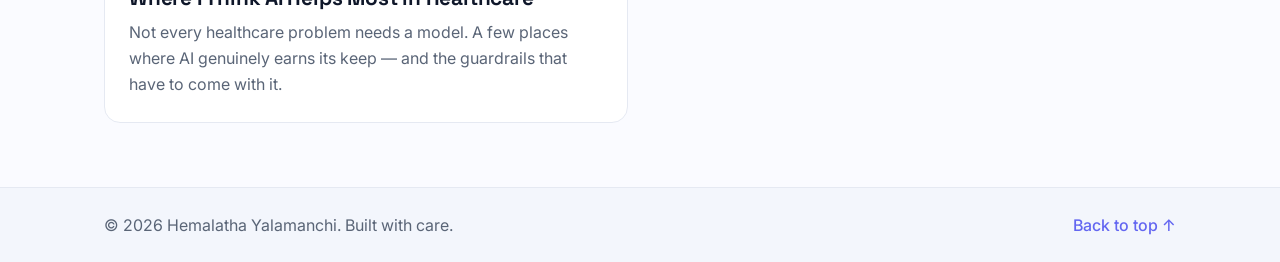
==== commit a3f36175: "Add author header to blog page (avatar, name, role, Connect/Book a call/LinkedIn) Restyles the blog " ====
--- a/blog.html
+++ b/blog.html
@@ -61,10 +61,35 @@
     <!-- Hero banner (artwork: assets/blog-hero.png, generated by scripts/gen-blog-hero.py) -->
     <section class="blog-hero">
       <div class="container blog-hero__inner">
-        <h1 class="blog-hero__title reveal">Blog</h1>
+        <div class="author">
+          <img class="author__avatar" src="assets/profile.svg" alt="Hemalatha Yalamanchi" />
+          <div class="author__id">
+            <span class="author__name">Hemalatha Yalamanchi</span>
+            <span class="author__role">AI/ML Engineer &amp; Data Scientist</span>
+          </div>
+        </div>
+
+        <div class="author__actions">
+          <a class="author__btn" href="index.html#contact">
+            <span aria-hidden="true">＋</span> Connect
+          </a>
+          <a class="author__btn" href="https://calendly.com/hemayalamanchi708/30min" target="_blank" rel="noopener">
+            <span aria-hidden="true">🗓️</span> Book a call
+          </a>
+          <a class="author__btn" href="https://linkedin.com/in/hemalatha-yalamanchi" target="_blank" rel="noopener">
+            <svg class="author__btn-ic" width="15" height="15" viewBox="0 0 24 24" fill="currentColor" aria-hidden="true"><path d="M20.45 20.45h-3.56v-5.57c0-1.33-.02-3.04-1.85-3.04-1.85 0-2.14 1.45-2.14 2.94v5.67H9.35V9h3.41v1.56h.05c.48-.9 1.64-1.85 3.37-1.85 3.6 0 4.27 2.37 4.27 5.46v6.28zM5.34 7.43a2.06 2.06 0 1 1 0-4.13 2.06 2.06 0 0 1 0 4.13zM7.12 20.45H3.56V9h3.56v11.45zM22.22 0H1.77C.8 0 0 .78 0 1.75v20.5C0 23.22.8 24 1.77 24h20.45c.98 0 1.78-.78 1.78-1.75V1.75C24 .78 23.2 0 22.22 0z"/></svg>
+            LinkedIn
+          </a>
+        </div>
+
+        <p class="blog-hero__eyebrow">BLOG</p>
+        <h1 class="blog-hero__title reveal">Notes from building AI in the real world.</h1>
         <p class="blog-hero__lead reveal">
-          Notes on AI/ML and data science across the industries that shape daily life —
-          healthcare and finance — and on taking models from notebook to production.
+          I build AI/ML systems for the industries that quietly run daily life —
+          <strong>healthcare</strong> and <strong>finance</strong> — and I write about what
+          actually survives contact with messy, real-world data. Expect notes on document AI,
+          LLMs and VLMs, MLOps, and the unglamorous security and privacy work that makes any of it
+          ship.
         </p>
       </div>
     </section>
--- a/css/styles.css
+++ b/css/styles.css
@@ -845,27 +845,66 @@
   border-bottom: 1px solid rgba(255, 255, 255, 0.08);
 }
 .blog-hero__inner {
-  padding-block: clamp(2.75rem, 7vw, 5.5rem);
-  min-height: clamp(200px, 26vw, 320px);
+  padding-block: clamp(2.25rem, 5vw, 4rem);
   display: flex;
   flex-direction: column;
   justify-content: center;
+}
+/* Author identity row */
+.author { display: flex; align-items: center; gap: var(--space-3); margin-bottom: var(--space-4); }
+.author__avatar {
+  width: 52px; height: 52px; border-radius: 50%;
+  object-fit: cover;
+  border: 1px solid rgba(255, 255, 255, 0.22);
+  box-shadow: 0 4px 16px rgba(0, 0, 0, 0.4);
+}
+.author__id { display: flex; flex-direction: column; line-height: 1.3; }
+.author__name { color: #fff; font-weight: 600; font-size: 1.05rem; }
+.author__role { color: rgba(233, 238, 247, 0.66); font-size: 0.9rem; }
+
+.author__actions { display: flex; flex-wrap: wrap; gap: var(--space-2); margin-bottom: var(--space-5); }
+.author__btn {
+  display: inline-flex; align-items: center; gap: 0.5em;
+  padding: 0.55em 1.05em;
+  border-radius: 999px;
+  background: rgba(255, 255, 255, 0.08);
+  border: 1px solid rgba(255, 255, 255, 0.16);
+  color: #eef1f7;
+  font-size: 0.9rem; font-weight: 500;
+  text-decoration: none;
+  backdrop-filter: blur(6px);
+  transition: background 0.18s ease, border-color 0.18s ease, transform 0.18s ease;
+}
+.author__btn:hover {
+  background: rgba(255, 255, 255, 0.14);
+  border-color: rgba(255, 255, 255, 0.3);
+  transform: translateY(-1px);
+}
+.author__btn-ic { opacity: 0.9; }
+
+.blog-hero__eyebrow {
+  font-family: var(--font-mono);
+  color: var(--accent, #8b9bff);
+  font-size: 0.8rem; font-weight: 600; letter-spacing: 0.14em;
+  margin: 0 0 var(--space-2);
 }
 .blog-hero__title {
   font-family: var(--font-display);
   color: #fff;
-  font-size: clamp(2.4rem, 6vw, 4rem);
-  line-height: 1.02;
+  font-size: clamp(2rem, 5vw, 3.4rem);
+  line-height: 1.05;
   letter-spacing: -0.02em;
   margin: 0 0 var(--space-3);
+  max-width: 20ch;
 }
 .blog-hero__lead {
   color: rgba(233, 238, 247, 0.86);
-  max-width: 46ch;
-  font-size: clamp(1rem, 1.6vw, 1.18rem);
+  max-width: 62ch;
+  font-size: clamp(1rem, 1.5vw, 1.15rem);
   line-height: 1.6;
   margin: 0;
 }
+.blog-hero__lead strong { color: #fff; font-weight: 600; }
 
 /* Category filter pills */
 .blog-filters { display: flex; flex-wrap: wrap; gap: var(--space-2); margin-bottom: var(--space-5); }
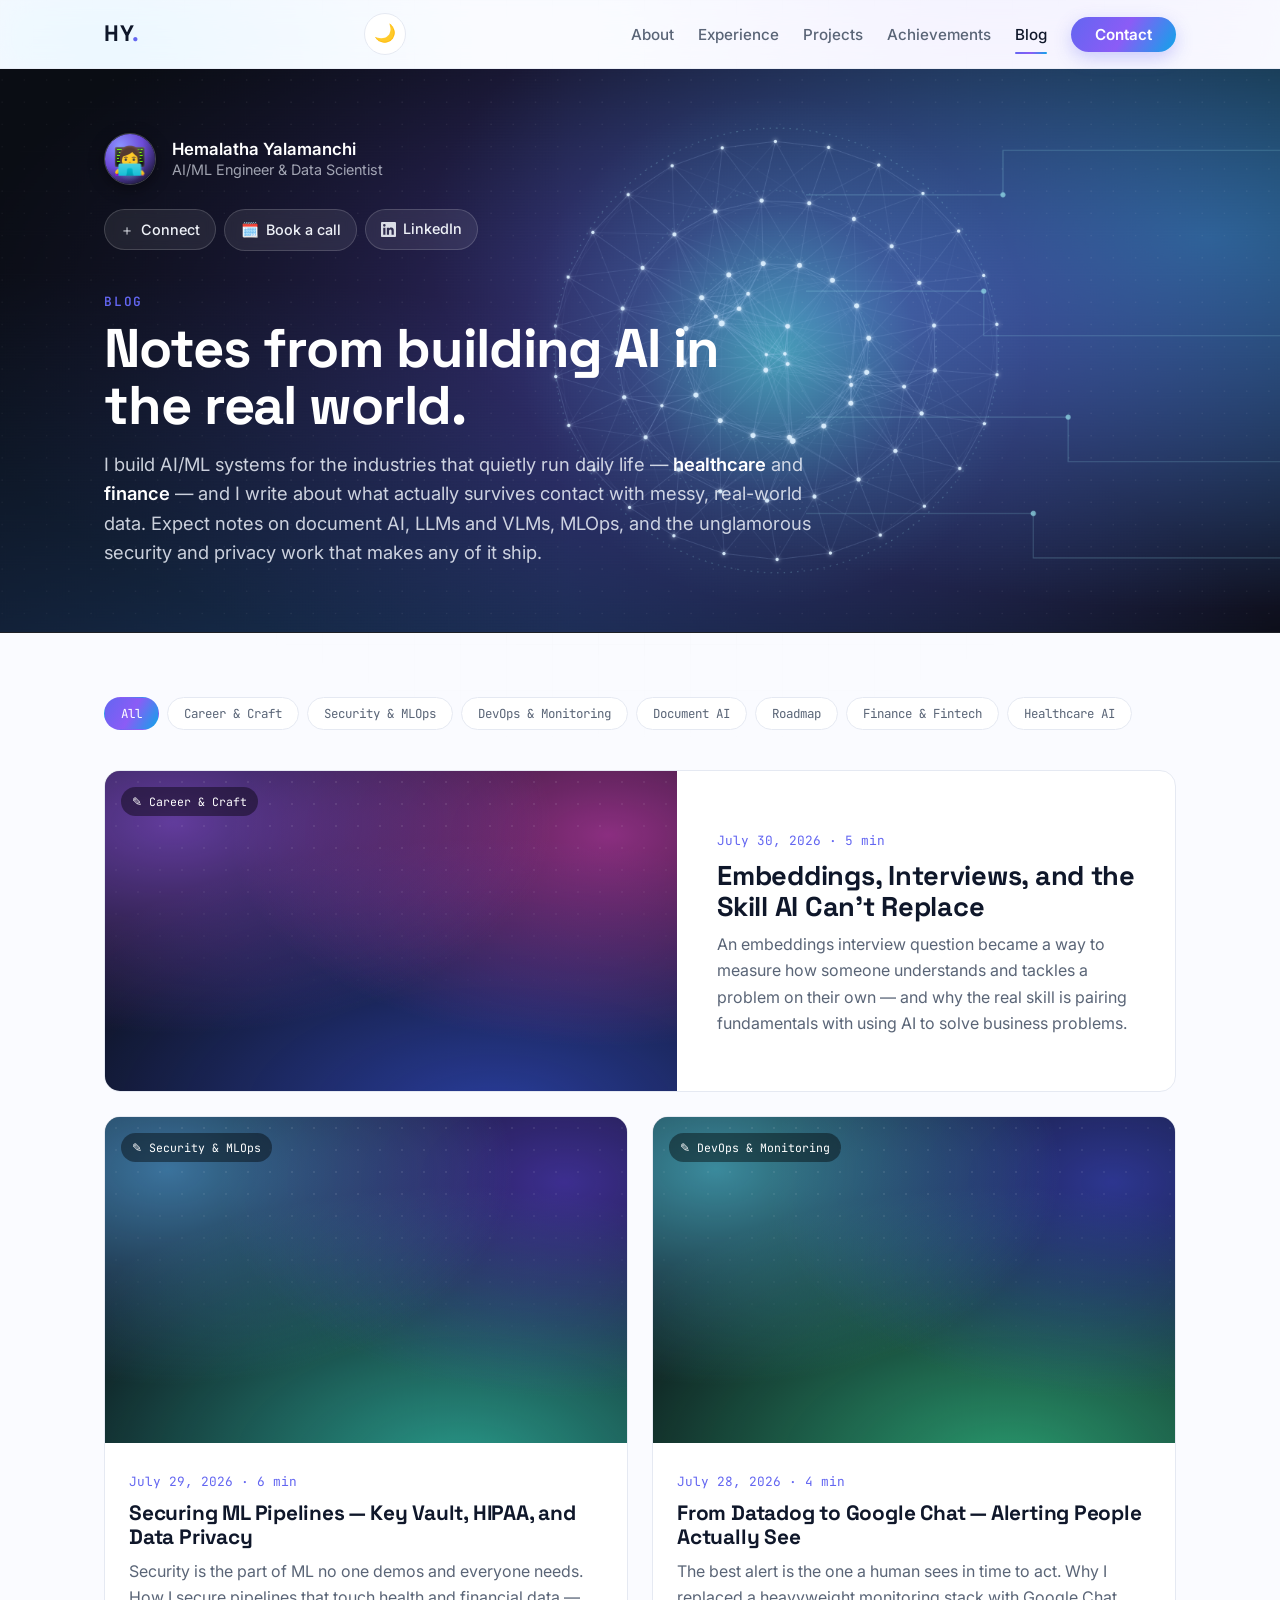
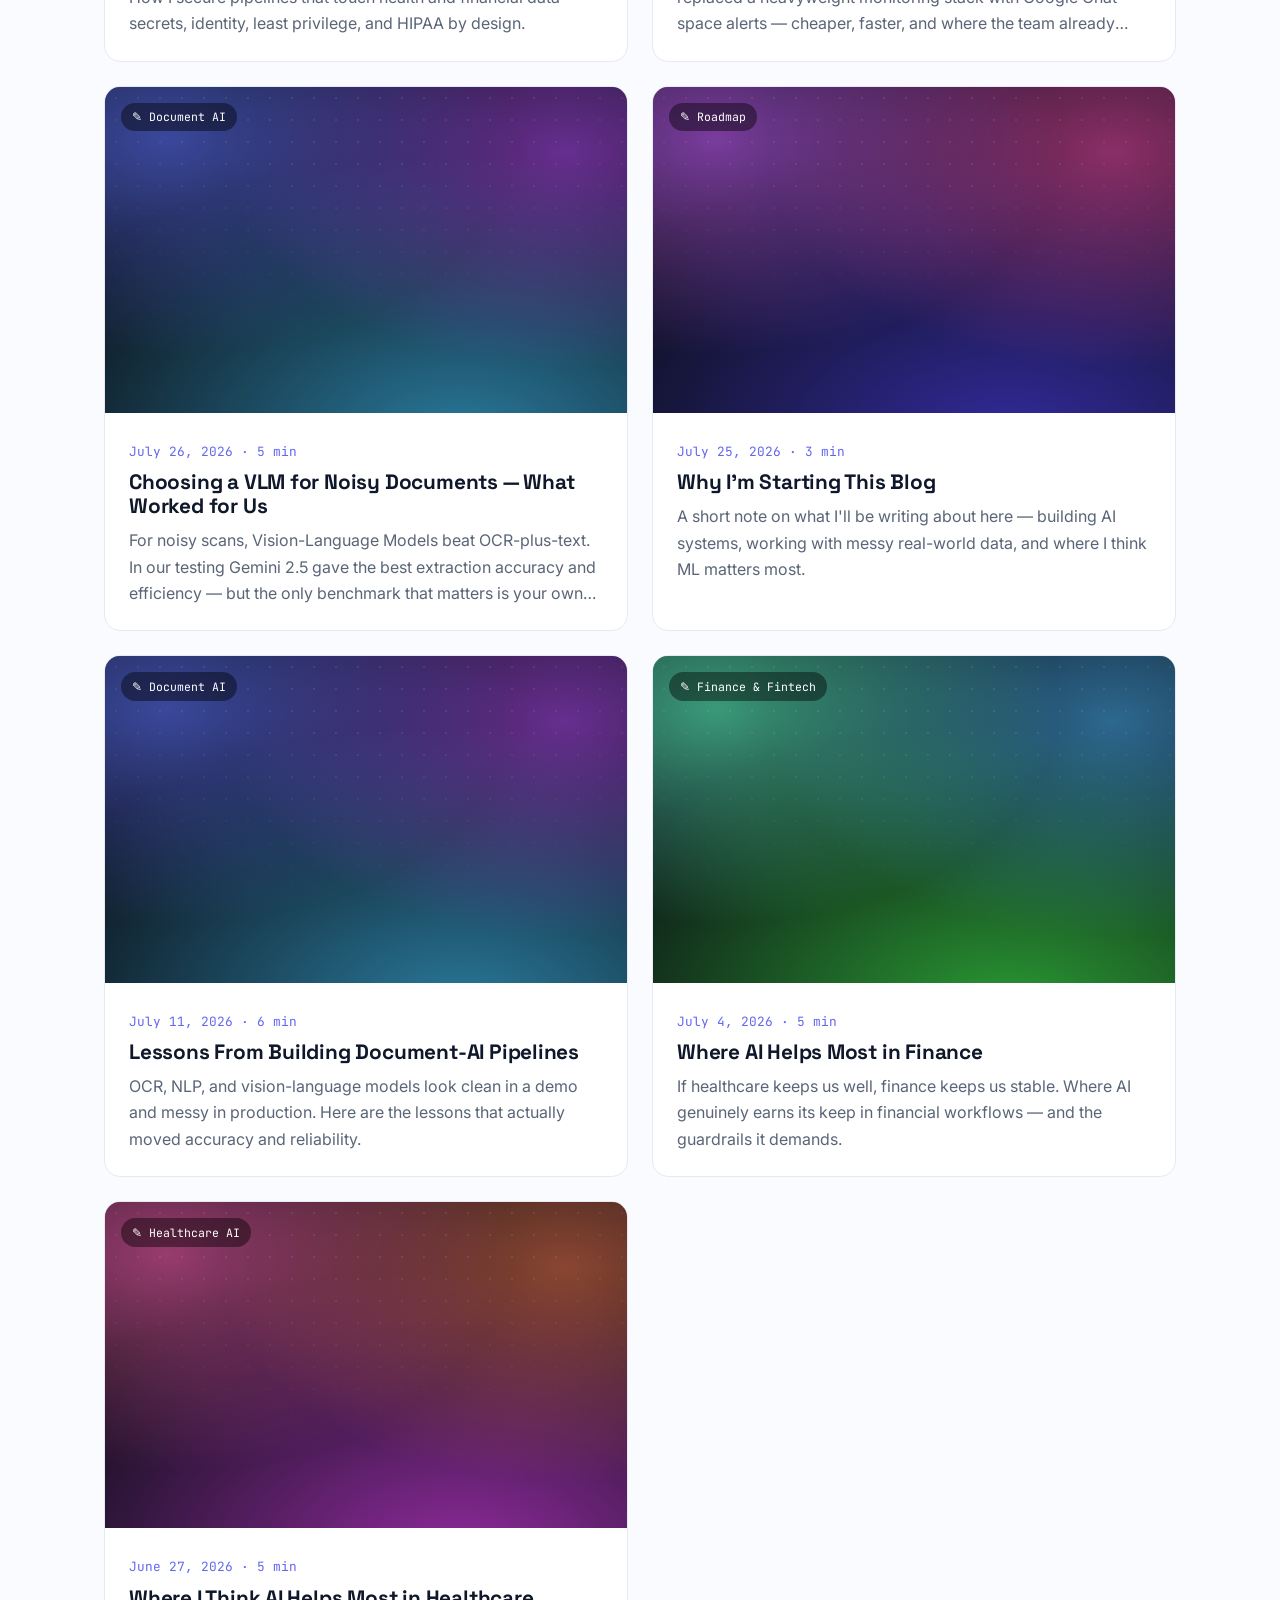
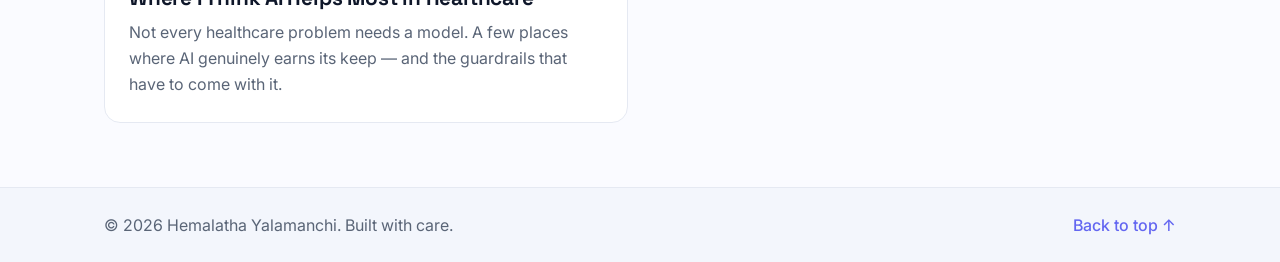
==== commit 515be69c: "Add modern gradient tech-avatar (emoji) for blog author header New assets/avatar.svg: woman-technolo" ====
--- a/blog.html
+++ b/blog.html
@@ -62,7 +62,7 @@
     <section class="blog-hero">
       <div class="container blog-hero__inner">
         <div class="author">
-          <img class="author__avatar" src="assets/profile.svg" alt="Hemalatha Yalamanchi" />
+          <img class="author__avatar" src="assets/avatar.svg" alt="Hemalatha Yalamanchi" />
           <div class="author__id">
             <span class="author__name">Hemalatha Yalamanchi</span>
             <span class="author__role">AI/ML Engineer &amp; Data Scientist</span>
